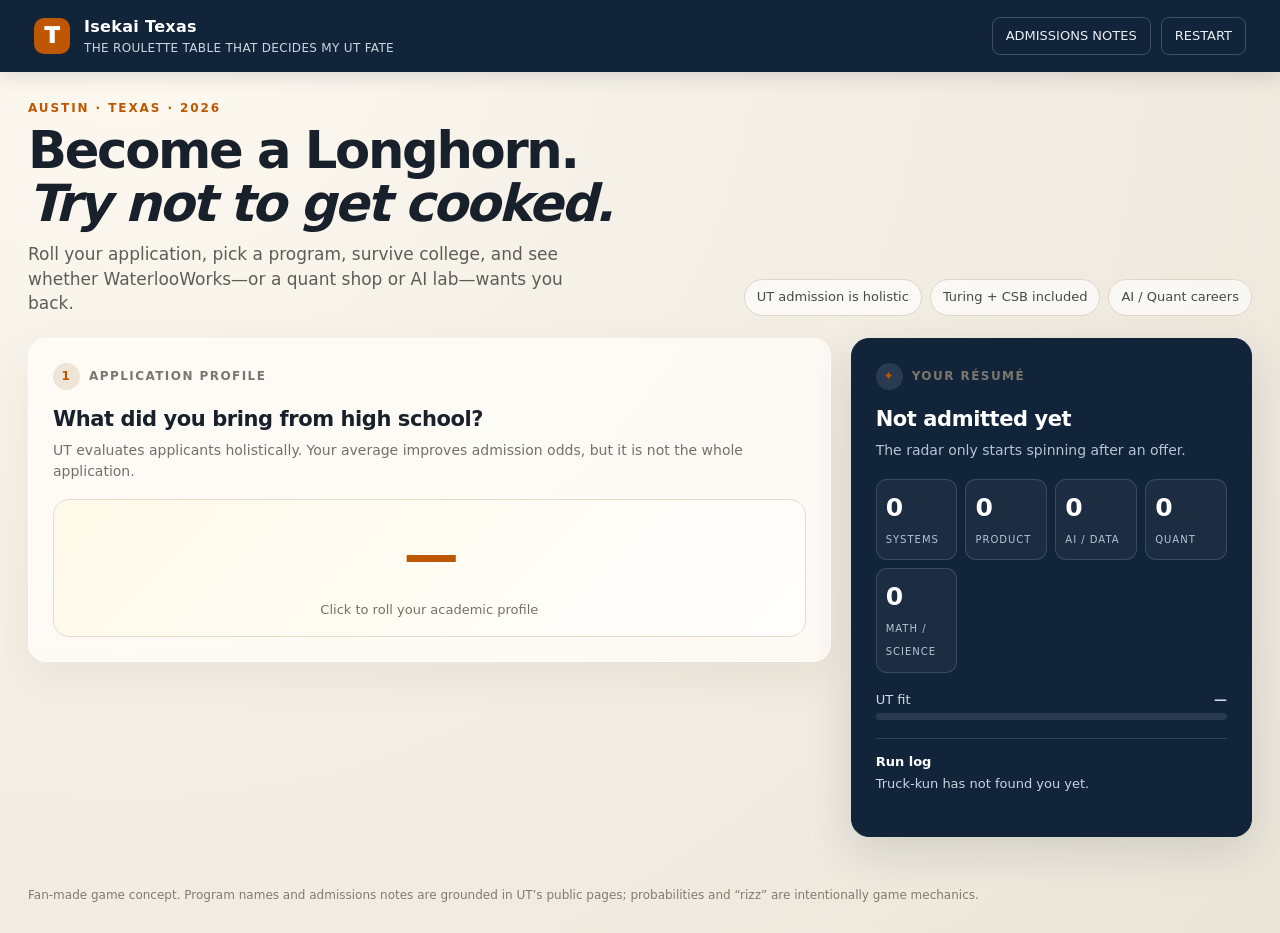
==== index.html @ d57b4459 "Add UT LARP playable game" ====
<!doctype html>
<html lang="en">
<head>
  <meta charset="utf-8" />
  <meta name="viewport" content="width=device-width, initial-scale=1" />
  <meta name="theme-color" content="#bf5700" />
  <meta name="description" content="Isekai Texas: a UT Austin admissions and career roulette game." />
  <link rel="icon" type="image/svg+xml" href="data:image/svg+xml,%3Csvg xmlns='http://www.w3.org/2000/svg' viewBox='0 0 64 64'%3E%3Crect width='64' height='64' rx='14' fill='%23bf5700'/%3E%3Cpath d='M15 15h34v10H39v24H25V25H15z' fill='white'/%3E%3C/svg%3E" />
  <title>Isekai Texas · The Roulette Table That Decides My UT Fate</title>
  <style>
    :root{--burnt:#bf5700;--burnt2:#e87500;--navy:#12243a;--ink:#18202b;--paper:#f6f1e8;--muted:#766f66;--line:#ded5c8;--green:#167a63;--red:#b33b32;--gold:#e8ad32}
    *{box-sizing:border-box} body{margin:0;background:radial-gradient(circle at 10% 0%,#fffaf1 0,#f6f1e8 34%,#ebe5d9 100%);color:var(--ink);font:16px/1.45 ui-sans-serif,system-ui,-apple-system,BlinkMacSystemFont,"Segoe UI",sans-serif} button{font:inherit;cursor:pointer} .app{min-height:100vh}.topbar{height:72px;background:var(--navy);color:white;display:flex;align-items:center;justify-content:space-between;padding:0 34px;box-shadow:0 5px 18px #12243a22}.brand{display:flex;align-items:center;gap:14px;font-weight:850;letter-spacing:.02em}.brand-mark{width:36px;height:36px;border-radius:10px;background:var(--burnt);display:grid;place-items:center;font-weight:950;font-size:22px}.brand small{display:block;color:#cdd5df;font-weight:500;font-size:12px;margin-top:2px}.top-actions{display:flex;gap:10px}.ghost{background:transparent;color:#e9eef4;border:1px solid #ffffff33;border-radius:8px;padding:9px 13px;font-size:13px}.shell{max-width:1360px;margin:0 auto;padding:28px 28px 50px}.hero{display:flex;justify-content:space-between;align-items:end;gap:24px;margin-bottom:22px}.eyebrow{font-size:12px;letter-spacing:.16em;text-transform:uppercase;color:var(--burnt);font-weight:850}.hero h1{font-size:clamp(30px,4vw,54px);line-height:1.03;margin:7px 0 0;max-width:760px;letter-spacing:-.045em}.hero p{max-width:560px;color:#5f5b56;margin:12px 0 0;font-size:17px}.chips{display:flex;gap:8px;flex-wrap:wrap;justify-content:flex-end}.chip{border:1px solid var(--line);background:#ffffffaa;border-radius:999px;padding:8px 12px;color:#4c4742;font-size:13px}.grid{display:grid;grid-template-columns:minmax(0,1.6fr) minmax(300px,.8fr);gap:20px;align-items:start}.panel{background:#fffdf9d9;border:1px solid #ffffff;border-radius:18px;box-shadow:0 15px 45px #39271110;padding:24px}.panel.dark{background:var(--navy);color:#fff;border-color:var(--navy);box-shadow:0 15px 45px #12243a22}.panel h2{font-size:21px;margin:0 0 6px;letter-spacing:-.02em}.panel .sub{color:var(--muted);margin:0 0 18px;font-size:14px}.dark .sub{color:#b7c4d2}.step{display:flex;align-items:center;gap:9px;color:#7d766d;font-size:12px;text-transform:uppercase;letter-spacing:.12em;font-weight:800;margin-bottom:14px}.step span{width:27px;height:27px;border-radius:50%;display:grid;place-items:center;background:#eee5d8;color:var(--burnt)}.dark .step span{background:#293b52}.roll{width:100%;min-height:138px;border:1px solid #e8dbc8;border-radius:16px;background:linear-gradient(135deg,#fff9e9,#fff);display:flex;flex-direction:column;align-items:center;justify-content:center;gap:5px;color:var(--ink);transition:.2s}.roll:hover{transform:translateY(-2px);box-shadow:0 10px 28px #bf570022}.roll .big{font-size:55px;font-weight:900;letter-spacing:-.07em;color:var(--burnt)}.roll .hint{font-size:13px;color:var(--muted)}.actions{display:flex;gap:10px;margin-top:16px}.primary,.secondary{border-radius:10px;padding:12px 16px;font-weight:800;border:1px solid transparent}.primary{background:var(--burnt);color:white;box-shadow:0 6px 16px #bf570033}.primary:hover{background:#a84c00}.secondary{background:#fffaf2;border-color:var(--line);color:var(--ink)}.choices{display:grid;grid-template-columns:repeat(2,minmax(0,1fr));gap:11px;margin-top:14px}.choice{padding:15px;border:1px solid var(--line);border-radius:13px;background:#fff;display:flex;align-items:center;justify-content:space-between;text-align:left;gap:10px}.choice:hover{border-color:var(--burnt);box-shadow:0 7px 18px #bf570018}.choice strong{display:block}.choice small{display:block;color:var(--muted);margin-top:4px}.choice .score{font-weight:900;color:var(--burnt);white-space:nowrap}.statgrid{display:grid;grid-template-columns:repeat(4,1fr);gap:8px;margin-top:16px}.stat{border:1px solid #ffffff22;border-radius:11px;padding:10px 9px;background:#ffffff0b}.stat b{font-size:25px;display:block;color:#fff}.stat span{font-size:10px;text-transform:uppercase;letter-spacing:.1em;color:#b7c4d2}.fit{margin-top:18px}.fitline{display:flex;justify-content:space-between;font-size:13px;margin:9px 0 4px;color:#d4dce4}.bar{height:7px;background:#ffffff1a;border-radius:99px;overflow:hidden}.bar i{display:block;height:100%;background:linear-gradient(90deg,var(--burnt2),#ffd166);border-radius:inherit}.log{margin-top:18px;border-top:1px solid #ffffff22;padding-top:14px;color:#cad4df;font-size:13px;min-height:74px}.log strong{color:#fff;display:block;margin-bottom:3px}.table{width:100%;border-collapse:collapse;font-size:13px}.table th{text-align:left;color:#8b8278;font-weight:750;font-size:11px;letter-spacing:.08em;text-transform:uppercase;padding:9px 6px;border-bottom:1px solid var(--line)}.table td{padding:11px 6px;border-bottom:1px solid #eee6da}.table td:last-child{text-align:right;font-weight:900;color:var(--burnt)}.callout{border-left:4px solid var(--burnt);padding:12px 14px;background:#fff6e7;border-radius:0 10px 10px 0;margin-top:16px;font-size:14px}.links{display:flex;gap:10px;flex-wrap:wrap;margin-top:16px}.links a{color:var(--burnt);font-weight:750;text-decoration:none}.links a:hover{text-decoration:underline}.hidden{display:none!important}.notice{padding:11px 13px;border-radius:10px;background:#eef6f3;color:#145d4e;font-size:14px;margin-top:14px}.warning{background:#fff2e9;color:#9c3b24}.footer{max-width:1360px;margin:0 auto;padding:0 28px 28px;color:#837a70;font-size:12px}.result{padding:19px;border-radius:14px;background:#fff7e8;border:1px solid #f1d49a;margin-top:15px}.result h3{margin:0 0 4px}.result p{margin:0;color:#665e55}.source-note{font-size:12px;color:#857b70;margin-top:14px}.source-note a{color:var(--burnt)}
    @media(max-width:900px){.grid{grid-template-columns:1fr}.hero{display:block}.chips{justify-content:flex-start;margin-top:16px}.topbar{padding:0 18px}.shell{padding:20px 16px 35px}.footer{padding:0 16px 22px}}
    @media(max-width:560px){.choices{grid-template-columns:1fr}.statgrid{grid-template-columns:repeat(2,1fr)}.top-actions{display:none}.hero h1{font-size:37px}}
  </style>
</head>
<body>
  <div class="app">
    <header class="topbar"><div class="brand"><div class="brand-mark">T</div><div>Isekai Texas<small>THE ROULETTE TABLE THAT DECIDES MY UT FATE</small></div></div><div class="top-actions"><button class="ghost" id="researchBtn">ADMISSIONS NOTES</button><button class="ghost" id="restartBtn">RESTART</button></div></header>
    <main class="shell">
      <section class="hero"><div><div class="eyebrow">Austin · Texas · 2026</div><h1>Become a Longhorn.<br><em>Try not to get cooked.</em></h1><p>Roll your application, pick a program, survive college, and see whether WaterlooWorks—or a quant shop or AI lab—wants you back.</p></div><div class="chips"><div class="chip">UT admission is holistic</div><div class="chip">Turing + CSB included</div><div class="chip">AI / Quant careers</div></div></section>
      <div class="grid">
        <section class="panel" id="playPanel"></section>
        <aside class="panel dark"><div class="step"><span>✦</span> Your résumé</div><h2 id="programName">Not admitted yet</h2><p class="sub" id="programDetail">The radar only starts spinning after an offer.</p><div class="statgrid" id="stats"></div><div class="fit"><div class="fitline"><span>UT fit</span><b id="fitScore">—</b></div><div class="bar"><i id="fitBar" style="width:0%"></i></div></div><div class="log" id="log"><strong>Run log</strong>Truck-kun has not found you yet.</div></aside>
      </div>
      <section class="panel hidden" id="researchPanel" style="margin-top:20px"><h2>How UT admission works in this version</h2><p class="sub">The prototype models the official structure, while keeping the roulette-game abstraction.</p><div class="choices" id="researchCards"></div><div class="source-note">Sources: <a href="https://admissions.utexas.edu/apply/honors/" target="_blank" rel="noreferrer">UT Honors admissions</a> · <a href="https://www.cs.utexas.edu/turing-scholars-honors-program" target="_blank" rel="noreferrer">Turing Scholars</a> · <a href="https://csb.utexas.edu/admissions" target="_blank" rel="noreferrer">Texas CSB admissions</a> · <a href="https://admissions.utexas.edu/apply/freshman/" target="_blank" rel="noreferrer">UT freshman application</a></div></section>
    </main><footer class="footer">Fan-made game concept. Program names and admissions notes are grounded in UT’s public pages; probabilities and “rizz” are intentionally game mechanics.</footer>
  </div>
  <script>
  const A=['Systems','Product','AI / Data','Quant','Math / Science'];
  const programs=[
    {id:'cs',name:'Computer Science',tag:'Natural Sciences',median:96,stats:[34,28,34,25,35],detail:'Entry-level CS; broad systems and AI runway.'},
    {id:'turing',name:'Turing Scholars',tag:'CS Honors',median:99,stats:[39,25,46,34,49],detail:'Separate honors application layered onto UT/CS; research-heavy.'},
    {id:'csb',name:'Texas CSB',tag:'CS + Canfield Business Honors',median:98,stats:[37,43,38,30,35],detail:'Integrated honors CS + business degree; separate honors review.'},
    {id:'ece',name:'Electrical & Computer Engineering',tag:'Cockrell',median:95,stats:[35,23,31,27,38],detail:'Hardware, systems, ML infrastructure, and quantitative options.'},
    {id:'math',name:'Mathematics',tag:'Natural Sciences',median:94,stats:[22,18,34,38,48],detail:'The cleanest route to probability, optimization, and theory.'},
    {id:'stats',name:'Statistics & Data Science',tag:'Natural Sciences',median:95,stats:[24,20,46,39,44],detail:'Data, inference, and modeling; strong AI/quant overlap.'},
    {id:'business',name:'Canfield Business Honors',tag:'McCombs',median:96,stats:[18,46,22,44,28],detail:'Selective business honors route with a finance/strategy tilt.'},
    {id:'eng',name:'Computational Engineering',tag:'Cockrell',median:94,stats:[31,21,40,32,39],detail:'Scientific computing and simulation with an AI/data tilt.'}
  ];
  const majors=[
    {name:'Machine Learning & AI',delta:[5,0,15,4,8],weight:16},
    {name:'Statistics / Inference',delta:[0,0,11,13,10],weight:16},
    {name:'Algorithms & Theory',delta:[9,0,7,12,14],weight:15},
    {name:'Financial Mathematics',delta:[0,3,3,18,8],weight:12},
    {name:'Computational Science',delta:[7,0,12,7,12],weight:14},
    {name:'Product / Entrepreneurship',delta:[1,14,3,2,2],weight:12},
    {name:'Plain CS plan',delta:[3,4,7,5,5],weight:15}
  ];
  let state={stage:'start',hs:null,program:null,stats:[0,0,0,0,0],average:0,term:0,coops:0,interviews:0,offers:[],log:[]};
  const $=id=>document.getElementById(id); const clamp=(x,a,b)=>Math.max(a,Math.min(b,x)); const roll=(a,b)=>Math.floor(Math.random()*(b-a+1))+a;
  function addLog(title,text){state.log.unshift({title,text});state.log=state.log.slice(0,5)}
  function statHtml(){return A.map((x,i)=>`<div class="stat"><b>${Math.round(state.stats[i])}</b><span>${x}</span></div>`).join('')}
  function fit(){return Math.round(state.stats.reduce((a,b)=>a+b,0)/5)}
  function renderSide(){ $('stats').innerHTML=statHtml(); $('fitScore').textContent=state.program?fit()+' / 50':'—'; $('fitBar').style.width=(state.program?clamp(fit()*2,0,100):0)+'%'; $('programName').textContent=state.program?state.program.name:'Not admitted yet'; $('programDetail').textContent=state.program?state.program.detail:'The radar only starts spinning after an offer.'; $('log').innerHTML='<strong>Run log</strong>'+(state.log[0]?`<b>${state.log[0].title}</b><br>${state.log[0].text}`:'Truck-kun has not found you yet.')}
  function setPlay(html){$('playPanel').innerHTML=html;renderSide()}
  function start(){state={stage:'hs',hs:null,program:null,stats:[0,0,0,0,0],average:0,term:0,coops:0,interviews:0,offers:[],log:[]};renderHs()}
  function renderHs(){state.stage='hs';setPlay(`<div class="step"><span>1</span> Application profile</div><h2>What did you bring from high school?</h2><p class="sub">UT evaluates applicants holistically. Your average improves admission odds, but it is not the whole application.</p><button class="roll" id="hsRoll"><div class="big">${state.hs??'—'}</div><div class="hint">${state.hs?'Your high-school average':'Click to roll your academic profile'}</div></button>${state.hs?`<div class="notice">${state.hs>=98?'Academic weapon energy.':state.hs>=93?'Competitive, but the honors programs still want evidence.':'The longhorn is asking for a comeback arc.'}</div><div class="actions"><button class="primary" id="toApps">VIEW PROGRAMS</button></div>`:''}`);$('hsRoll').onclick=()=>{state.hs=roll(88,100);addLog('High-school profile',`Rolled ${state.hs}%.`);renderHs()}; if($('toApps'))$('toApps').onclick=renderApps}
  function admitProb(p){return clamp(1/(1+Math.exp(-(state.hs-p.median)/2.2)),.03,.97)}
  function renderApps(){state.stage='apps';setPlay(`<div class="step"><span>2</span> UT application</div><h2>Choose up to three program reviews</h2><p class="sub">Regular UT admission, honors review, and program fit are separate pieces of the game. You can submit three applications.</p><div class="choices">${programs.map(p=>`<button class="choice" data-id="${p.id}"><span><strong>${p.name}</strong><small>${p.tag} · ${p.detail}</small></span><span class="score">${Math.round(admitProb(p)*100)}%</span></button>`).join('')}</div><div class="actions"><button class="primary" id="submitApps" disabled>SUBMIT APPLICATIONS</button></div>`);let chosen=[];document.querySelectorAll('.choice').forEach(b=>b.onclick=()=>{let id=b.dataset.id;if(chosen.includes(id)){chosen=chosen.filter(x=>x!==id);b.style.borderColor='';}else if(chosen.length<3){chosen.push(id);b.style.borderColor='var(--burnt)';} $('submitApps').disabled=!chosen.length;$('submitApps').textContent=chosen.length?`ROLL ADMISSIONS · ${chosen.length}/3`:'SUBMIT APPLICATIONS'});$('submitApps').onclick=()=>resolveApps(chosen)}
  function resolveApps(ids){state.stage='admission';let offers=ids.map(id=>{let p=programs.find(x=>x.id===id),ok=Math.random()<admitProb(p);return {p,ok}});let accepted=offers.filter(x=>x.ok);if(!accepted.length){addLog('Admissions',`No offer this cycle at ${state.hs}%. The game is over—but the next run can target a different mix.`);setPlay(`<div class="step"><span>!</span> Admission result</div><h2>No offer this run</h2><p class="sub">The prototype uses randomness around academic fit, especially for Turing and CSB.</p><div class="result"><h3>Try again with a stronger application mix.</h3><p>Honors review is holistic; a denial from Turing or CSB does not imply denial from regular UT/CS review.</p></div><div class="actions"><button class="primary" id="again">NEW RUN</button></div>`);$('again').onclick=start;return} let pick=accepted.sort((a,b)=>b.p.stats[3]-a.p.stats[3])[0].p;state.program=pick;state.stats=[...pick.stats];addLog('Admission offer',`Accepted ${pick.name}.`);if(pick.id==='turing')state.stats[2]+=5; if(pick.id==='csb'){state.stats[1]+=5;state.stats[0]+=3} renderSequence()}
  function renderSequence(){state.stage='sequence';setPlay(`<div class="step"><span>3</span> First-year plan</div><h2>${state.program.name}: choose your edge</h2><p class="sub">Your first-year choices shape the stats recruiters see later.</p><div class="choices"><button class="choice" id="research"><span><strong>Join a research lab / FRI</strong><small>AI/Data +6 · Math/Science +4 · Systems +3</small></span><span class="score">AI</span></button><button class="choice" id="quantClub"><span><strong>Join quant + algorithms clubs</strong><small>Quant +7 · Systems +4 · Math/Science +3</small></span><span class="score">QUANT</span></button><button class="choice" id="hack"><span><strong>Ship a serious technical project</strong><small>AI/Data +5 · Systems +5 · Product +2</small></span><span class="score">BUILD</span></button><button class="choice" id="grades"><span><strong>Protect the transcript</strong><small>Average +5 · Math/Science +5 · all interview odds improve</small></span><span class="score">GPA</span></button></div>`);[['research',[3,0,6,0,4],'Research lab'],['quantClub',[4,0,0,7,3],'Quant club'],['hack',[5,2,5,0,0],'Technical project'],['grades',[0,0,0,0,5],'Protected transcript']].forEach(([id,d,n])=>$(id).onclick=()=>{state.stats=state.stats.map((v,i)=>v+d[i]);state.average=roll(82,100);addLog(n,`Your profile now favors ${state.stats[3]>=state.stats[2]?'quant':'AI/data'} recruiting.`);renderMajor()})}
  function renderMajor(){if(!['math','stats','cs','turing','csb','eng'].includes(state.program.id)){return renderRecruit()} state.stage='major';setPlay(`<div class="step"><span>4</span> Concentration roulette</div><h2>Declare a focus</h2><p class="sub">This is the UT game’s major/concentration layer. You can aim for AI or quant, but the wheel still decides what lands.</p><div class="choices">${majors.map((m,i)=>`<button class="choice major" data-i="${i}"><span><strong>${m.name}</strong><small>Weight ${m.weight} · +${m.delta[2]} AI · +${m.delta[3]} Quant</small></span><span class="score">${m.delta[3]||m.delta[2]}</span></button>`).join('')}</div>`);document.querySelectorAll('.major').forEach(b=>b.onclick=()=>{let m=majors[+b.dataset.i];state.stats=state.stats.map((v,i)=>v+m.delta[i]);addLog('Focus declared',m.name);renderRecruit()})}
  function renderRecruit(){state.stage='recruit';let ai=state.stats[2],q=state.stats[3];let employers=[{n:'OpenAI · ML Systems',fit:ai+state.stats[0]*.5},{n:'Anthropic · ML Systems',fit:ai+state.stats[0]*.5},{n:'Google DeepMind · Research Engineer',fit:ai+state.stats[4]*.3},{n:'Jane Street · SWE',fit:q+state.stats[0]*.4},{n:'Citadel Securities · Quant Dev',fit:q+state.stats[0]*.4},{n:'HRT · Algorithm Developer',fit:q+state.stats[0]*.4}].sort((a,b)=>b.fit-a.fit);setPlay(`<div class="step"><span>5</span> WaterlooWorks / career roll</div><h2>Recruiting season</h2><p class="sub">Employer weights use role fit, grades, prior co-ops, leadership, and interview difficulty. This is where a strong profile turns into a target interview.</p><div class="choices">${employers.map(e=>`<button class="choice employer" data-name="${e.n}" data-fit="${e.fit}"><span><strong>${e.n}</strong><small>Estimated role-fit score · ${e.fit.toFixed(1)}</small></span><span class="score">INTERVIEW</span></button>`).join('')}</div><div class="actions"><button class="secondary" id="details">SHOW FORMULA</button></div><div class="callout hidden" id="formula">Offer chance rises with role fit, +3 per completed co-op, +1.5 per leadership rank, +0.2 per GPA point above 70, and falls with integrity incidents. Aim for 3+ interviews and keep both AI/Data and Systems—or Quant and Systems—high.</div>`);document.querySelectorAll('.employer').forEach(b=>b.onclick=()=>{let f=+b.dataset.fit;let chance=clamp(.04+(f-25)*.012+(state.average-80)*.004, .03,.82);let ok=Math.random()<chance;state.offers.push({name:b.dataset.name,ok});addLog(b.dataset.name,ok?`Offer! Approximate chance ${(chance*100).toFixed(0)}%.`:`No offer. Approximate chance ${(chance*100).toFixed(0)}%.`);b.disabled=true;b.querySelector('.score').textContent=ok?'OFFER':'NO OFFER';b.style.borderColor=ok?'var(--green)':'var(--red)';});$('details').onclick=()=>$('formula').classList.toggle('hidden')}
  /* Waterloo-inspired game loop: wheels, terms, events, co-ops, interviews, offers. */
  function weighted(items){let total=items.reduce((s,x)=>s+x.weight,0),r=Math.random()*total;for(const x of items){r-=x.weight;if(r<=0)return x}return items[items.length-1]}
  function addStats(d){state.stats=state.stats.map((v,i)=>v+(d[i]||0))}
  function resetRun(){state={stage:'hs',hs:null,program:null,stats:[0,0,0,0,0],average:0,term:0,coops:0,interviews:0,offers:[],log:[],integrity:2,savings:0,placement:null,leadership:0,clubAttempts:0,clubTarget:null};renderHs()}
  function renderSequence(){state.stage='sequence';setPlay(`<div class="step"><span>3</span> First-year plan</div><h2>${state.program.name}: pick your first edge</h2><p class="sub">Choose a direction. The résumé impact is revealed only after you commit.</p><div class="choices"><button class="choice path" data-path="research"><span><strong>Research / FRI route</strong><small>Join a lab, learn experimental work, and find a technical mentor.</small></span><span class="score">CHOOSE</span></button><button class="choice path" data-path="quant"><span><strong>Quant + algorithms route</strong><small>Spend the year on probability, algorithms, and contest-style problem solving.</small></span><span class="score">CHOOSE</span></button><button class="choice path" data-path="build"><span><strong>Ship a serious technical project</strong><small>Build something users can run, measure, and put in a portfolio.</small></span><span class="score">CHOOSE</span></button><button class="choice path" data-path="gpa"><span><strong>Protect the transcript</strong><small>Prioritize coursework, office hours, and a stable academic rhythm.</small></span><span class="score">CHOOSE</span></button></div>`);let ds={research:[3,0,6,0,4],quant:[4,0,0,7,3],build:[5,2,5,0,0],gpa:[0,0,0,0,5]};document.querySelectorAll('.path').forEach(b=>b.onclick=()=>{let path=b.dataset.path;addStats(ds[path]);state.average=roll(84,99);addLog('First-year direction',b.querySelector('strong').textContent);renderClubs(path)})}
  function renderClubs(path){state.stage='clubs';let clubs=[{id:'convergent',n:'Texas Convergent',d:'Product engineering, startup teams, and shipping under pressure.',s:[4,3,3,0,1],base:.68},{id:'fri',n:'Freshman Research Initiative (FRI)',d:'Structured research with a real lab and faculty mentorship.',s:[2,0,6,0,4],base:.52},{id:'rocketry',n:'Longhorn Rocketry',d:'Hardware, controls, simulation, and systems integration.',s:[6,5,2,0,1],base:.62},{id:'blazers',n:'Texas Blazers',d:'Leadership, service, and a broad campus network.',s:[1,4,1,0,4],base:.58},{id:'ieee',n:'IEEE at UT',d:'Technical talks, embedded systems, and engineering peers.',s:[4,4,3,1,2],base:.76},{id:'qfin',n:'Quantitative Finance Club',d:'Markets, probability, and interview preparation.',s:[2,0,1,6,2],base:.45}];setPlay(`<div class="step"><span>4</span> UT organizations</div><h2>Apply to one club</h2><p class="sub">Student organizations have recruiting, capacity, and selection. You may make two applications, but acceptance is not guaranteed.</p><div class="choices">${clubs.map(c=>`<button class="choice club" data-id="${c.id}"><span><strong>${c.n}</strong><small>${c.d}</small></span><span class="score">APPLY</span></button>`).join('')}</div><div class="callout">Applications used: ${state.clubAttempts}/2. The outcome and résumé impact stay hidden until after you choose how to apply.</div>`);document.querySelectorAll('.club').forEach(b=>b.onclick=()=>{let c=clubs.find(x=>x.id===b.dataset.id);state.clubTarget=c;renderClubPrep(c,path)})}
  function renderClubPrep(c,path){state.stage='club-application';setPlay(`<div class="step"><span>4</span> ${c.n} application</div><h2>How do you make your case?</h2><p class="sub">Choose one application strategy. It changes your odds, but the exact selection bar is unknown.</p><div class="choices"><button class="choice prep" data-prep="portfolio"><span><strong>Submit a technical portfolio</strong><small>Lead with something you built.</small></span><span class="score">CHOOSE</span></button><button class="choice prep" data-prep="people"><span><strong>Attend info sessions and meet members</strong><small>Learn what the organization actually needs.</small></span><span class="score">CHOOSE</span></button><button class="choice prep" data-prep="commit"><span><strong>Write a focused commitment plan</strong><small>Explain how you will contribute during the semester.</small></span><span class="score">CHOOSE</span></button></div><div class="actions"><button class="secondary" id="backClubs">BACK TO CLUBS</button></div>`);$('backClubs').onclick=()=>renderClubs(path);document.querySelectorAll('.prep').forEach(b=>b.onclick=()=>{let prep=b.dataset.prep,bonus={portfolio:.12,people:.08,commit:.05}[prep],ok=Math.random()<(c.base+bonus+state.stats[0]*.006+state.stats[4]*.004);state.clubAttempts++;addLog(`${c.n} application`,ok?'Accepted.':'Not selected this cycle.');if(ok){addStats(c.s);setPlay(`<div class="step"><span>✓</span> Selected</div><h2>${c.n}</h2><p class="sub">You made it through a competitive campus selection process.</p><div class="result"><h3>Impact revealed</h3><p>${c.d} Your club contribution is now part of the résumé.</p></div><div class="actions"><button class="primary" id="clubContinue">CONTINUE</button></div>`);$('clubContinue').onclick=renderScholarship}else if(state.clubAttempts<2){setPlay(`<div class="step"><span>×</span> Application result</div><h2>Not selected this cycle</h2><p class="sub">The club had limited capacity. You still have one more application attempt.</p><div class="actions"><button class="primary" id="tryAnother">APPLY ELSEWHERE</button><button class="secondary" id="skipClub">CONTINUE WITHOUT A CLUB</button></div>`);$('tryAnother').onclick=()=>renderClubs(path);$('skipClub').onclick=renderScholarship}else{setPlay(`<div class="step"><span>×</span> Application result</div><h2>No club offer this run</h2><p class="sub">You can still build your profile through classes, projects, events, and co-ops.</p><div class="actions"><button class="primary" id="continueNoClub">CONTINUE</button></div>`);$('continueNoClub').onclick=renderScholarship}})}
  function renderApps(){state.stage='apps';setPlay(`<div class="step"><span>2</span> UT application</div><h2>Choose up to three program reviews</h2><p class="sub">Regular UT admission, honors review, and program fit are separate pieces of the game. The odds stay hidden until you submit.</p><div class="choices">${programs.map(p=>`<button class="choice" data-id="${p.id}"><span><strong>${p.name}</strong><small>${p.tag} · ${p.detail}</small></span><span class="score">SELECT</span></button>`).join('')}</div><div class="actions"><button class="primary" id="submitApps" disabled>SUBMIT APPLICATIONS</button></div>`);let chosen=[];document.querySelectorAll('.choice').forEach(b=>b.onclick=()=>{let id=b.dataset.id;if(chosen.includes(id)){chosen=chosen.filter(x=>x!==id);b.style.borderColor='';}else if(chosen.length<3){chosen.push(id);b.style.borderColor='var(--burnt)';} $('submitApps').disabled=!chosen.length;$('submitApps').textContent=chosen.length?`ROLL ADMISSIONS · ${chosen.length}/3`:'SUBMIT APPLICATIONS'});$('submitApps').onclick=()=>resolveApps(chosen)}
  function renderScholarship(){state.stage='scholarship';setPlay(`<div class="step"><span>4</span> Admission extras</div><h2>Roll the scholarship wheel</h2><p class="sub">Scholarships add money and a small résumé boost. The big awards are rare.</p><button class="roll" id="scholarshipRoll"><div class="big">?</div><div class="hint">Spin for No award, Texas Excellence, or Forty Acres</div></button>`);$('scholarshipRoll').onclick=()=>{let s=weighted([{name:'No scholarship',money:0,buff:0,weight:56},{name:'Texas Excellence award',money:5000,buff:1,weight:22},{name:'Department award',money:12000,buff:2,weight:10},{name:'Forty Acres finalist',money:40000,buff:5,weight:2}]).name;let d={ 'No scholarship':[0,0], 'Texas Excellence award':[5000,1], 'Department award':[12000,2], 'Forty Acres finalist':[40000,5]}[s];state.savings+=d[0];addStats([d[1],d[1],d[1],d[1],d[1]]);addLog('Scholarship',`${s} · $${d[0].toLocaleString()} added.`);renderSemester()}}
  function renderSemester(){if(state.term>=6)return renderRecruit();let label=['1A','1B','C1','2A','C2','2B'][state.term];let coop=label[0]==='C';state.stage=coop?'coop':'study';setPlay(`<div class="step"><span>5</span> ${label} · ${coop?'co-op term':'study term'}</div><h2>${coop?'Find a co-op':'Roll your term average'}</h2><p class="sub">Your choices and luck update the résumé before the next recruiting checkpoint.</p><button class="roll" id="termRoll"><div class="big">—</div><div class="hint">Spin the term wheel</div></button>`);$('termRoll').onclick=()=>{if(coop)renderPlacement();else{let grade=weighted([{grade:72,weight:10},{grade:82,weight:18},{grade:88,weight:25},{grade:94,weight:25},{grade:98,weight:12}]).grade;state.average=state.average?Math.round((state.average*state.term+grade)/(state.term+1)):grade;addLog(`${label} average`,`${grade}% term average.`);renderTermEvent()}}}
  function renderTermEvent(){let e=weighted([{name:'Nothing reportable',d:[0,0,0,0,0],weight:34},{name:'Won a math contest',d:[0,0,3,3,0],weight:6},{name:'Joined a research lab',d:[3,0,5,0,3],weight:8},{name:'Won a hackathon',d:[5,2,5,0,0],weight:6},{name:'LeetCode sabbatical',d:[3,0,0,3,2],weight:10},{name:'Burned out',d:[-3,-3,-3,-3,-3],weight:8},{name:'Integrity incident',d:[-4,-4,-4,-4,-4],weight:3}]);addStats(e.d);if(e.name==='Integrity incident')state.integrity--;addLog('Term event',`${e.name}.`);setPlay(`<div class="step"><span>6</span> ${['1A','1B','C1','2A','C2','2B'][state.term]} · event</div><h2>${e.name}</h2><p class="sub">${e.name==='Nothing reportable'?'You survived an ordinary term.':e.name==='Joined a research lab'?'AI/Data and Systems rise; this is the cleanest lab signal.':'Your profile changed before the next term.'}</p><div class="result"><h3>${e.d.reduce((s,x)=>s+x,0)>=0?'Momentum up':'A rough patch'}</h3><p>Stats have been updated. Integrity: ${state.integrity}/2.</p></div><div class="actions"><button class="primary" id="continueTerm">CONTINUE</button></div>`);$('continueTerm').onclick=()=>{state.term++;renderSemester()}}
  function renderPlacement(){let q=state.stats[3],ai=state.stats[2],pool=[{name:'OpenAI ML Systems Co-op',fit:ai+state.stats[0]*.5,axis:'AI/Data'},{name:'Jane Street Quant Dev Co-op',fit:q+state.stats[0]*.45,axis:'Quant'},{name:'Citadel Quant Research Co-op',fit:q+state.stats[0]*.45,axis:'Quant'},{name:'UT research assistantship',fit:ai+state.stats[4]*.4,axis:'AI/Data'}];setPlay(`<div class="step"><span>7</span> Co-op placement</div><h2>Where do you spend C${state.coops+1}?</h2><p class="sub">Choose a target. Your interview result and the hidden fit roll appear after you commit.</p><div class="choices">${pool.map((p,i)=>`<button class="choice placement" data-i="${i}"><span><strong>${p.name}</strong><small>${p.axis} experience and mentorship.</small></span><span class="score">CHOOSE</span></button>`).join('')}</div>`);document.querySelectorAll('.placement').forEach(b=>b.onclick=()=>{let p=pool[+b.dataset.i],chance=clamp(.10+(p.fit-25)*.018+(state.average-80)*.008+state.coops*.07,.05,.86),ok=Math.random()<chance;state.placement=p;addLog('Co-op interview',`${p.name}: ${ok?'offer':'no offer'} (${Math.round(chance*100)}% model chance).`);if(ok)renderEvaluation();else{b.querySelector('.score').textContent='NO OFFER';b.style.borderColor='var(--red)';state.term++;setTimeout(renderSemester,240)}})}
  function renderEvaluation(){let e=weighted([{name:'Outstanding',d:5,w:5},{name:'Excellent',d:4,w:14},{name:'Very Good',d:3,w:27},{name:'Good',d:1,w:35},{name:'Satisfactory',d:-2,w:14},{name:'Marginal',d:-6,w:4}]);addStats([e.d,e.d,e.d,e.d,e.d]);state.coops++;addLog('Co-op evaluation',`${e.name}. ${state.placement.name} added experience.`);setPlay(`<div class="step"><span>8</span> C${state.coops} evaluation</div><h2>${e.name}</h2><p class="sub">Relevant experience compounds: every completed co-op improves future résumé score.</p><div class="result"><h3>${state.placement.name}</h3><p>All-axis experience bonus: ${e.d > 0 ? '+'+e.d : e.d}. Completed co-ops: ${state.coops}.</p></div><div class="actions"><button class="primary" id="nextCoop">CONTINUE</button></div>`);$('nextCoop').onclick=()=>{state.term++;renderSemester()}}
  function renderRecruit(){state.stage='recruit';let ai=state.stats[2],q=state.stats[3],resume=Math.round((ai+q+state.stats[0]+state.stats[4])/4+state.coops*3+(state.average-70)*.2);let employers=[{n:'OpenAI · ML Systems',fit:ai+state.stats[0]*.5,kind:'AI'},{n:'Anthropic · ML Systems',fit:ai+state.stats[0]*.5,kind:'AI'},{n:'Google DeepMind · Research Engineer',fit:ai+state.stats[4]*.3,kind:'AI'},{n:'Jane Street · SWE',fit:q+state.stats[0]*.4,kind:'QUANT'},{n:'Citadel Securities · Quant Dev',fit:q+state.stats[0]*.4,kind:'QUANT'},{n:'HRT · Algorithm Developer',fit:q+state.stats[0]*.4,kind:'QUANT'}].sort((a,b)=>b.fit-a.fit);setPlay(`<div class="step"><span>9</span> Full recruiting</div><h2>WaterlooWorks-style interview pool</h2><p class="sub">You get up to three target rolls. The interview result is revealed after each choice.</p><div class="choices">${employers.map((e,i)=>`<button class="choice employer" data-i="${i}"><span><strong>${e.n}</strong><small>${e.kind} role · selectivity is hidden until the roll.</small></span><span class="score">INTERVIEW</span></button>`).join('')}</div><div class="callout">Keeping Systems high is the bridge: AI labs want Systems + AI/Data; quant shops want Systems + Quant.</div>`);document.querySelectorAll('.employer').forEach(b=>b.onclick=()=>{let e=employers[+b.dataset.i],chance=clamp(.03+(e.fit-25)*.013+state.coops*.055+(state.average-80)*.004+state.leadership*.02,.02,.82),ok=Math.random()<chance;state.interviews++;if(ok)state.offers.push(e);addLog(e.n,`${ok?'OFFER':'NO OFFER'} · model chance ${Math.round(chance*100)}%.`);b.querySelector('.score').textContent=ok?'OFFER':'NO OFFER';b.style.borderColor=ok?'var(--green)':'var(--red)';b.disabled=true;if(state.offers.length)renderOfferSelect();else if(state.interviews>=3)renderEnd('No top-firm offer this cycle.');})}
  function renderOfferSelect(){setPlay(`<div class="step"><span>10</span> Offer selection</div><h2>Pick your best offer</h2><p class="sub">One offer is enough to keep the run alive. Choose the path you want to carry into the next co-op.</p><div class="choices">${state.offers.map((e,i)=>`<button class="choice offer" data-i="${i}"><span><strong>${e.n}</strong><small>${e.kind} track · future role-fit growth</small></span><span class="score">ACCEPT</span></button>`).join('')}</div>`);document.querySelectorAll('.offer').forEach(b=>b.onclick=()=>{let e=state.offers[+b.dataset.i];state.placement=e;addStats([.75,.2,e.kind==='AI'?1:.2,e.kind==='QUANT'?1:.2,0]);addLog('Offer accepted',e.n);renderReturnOffer()})}
  function renderReturnOffer(){let chance=clamp(.28+state.coops*.12+state.average*.004,.25,.9);setPlay(`<div class="step"><span>11</span> Return offer</div><h2>${state.placement.n}</h2><p class="sub">Strong co-op evaluations and repeated role fit make the return roll easier.</p><button class="roll" id="returnRoll"><div class="big">?</div><div class="hint">${Math.round(chance*100)}% modeled return-offer chance</div></button>`);$('returnRoll').onclick=()=>{let ok=Math.random()<chance;addLog('Return decision',ok?'Return offer secured.':'No return offer.');renderEnd(ok?'You escaped UT with a return offer.':'You made it through the recruiting loop.')}}
  function renderEnd(message){state.stage='done';setPlay(`<div class="step"><span>✓</span> Run complete</div><h2>${message}</h2><p class="sub">Your final profile is on the right. Try again to chase a different program, event sequence, or employer.</p><div class="result"><h3>${state.offers.length?'Best result: '+state.offers.map(x=>x.n).join(', '):'The market was not kind.'}</h3><p>Average: ${Math.round(state.average||0)}% · Co-ops: ${state.coops} · Integrity: ${state.integrity}/2 · Savings: $${state.savings.toLocaleString()}</p></div><div class="actions"><button class="primary" id="againRun">NEW RUN</button></div>`);$('againRun').onclick=resetRun}
  $('restartBtn').onclick=resetRun; $('researchBtn').onclick=()=>{$('researchPanel').classList.toggle('hidden');if(!$('researchPanel').classList.contains('hidden'))$('researchCards').innerHTML=[['Turing Scholars','Separate from the UT application; official materials emphasize grades, rigor, essays, and demonstrated math/science/computing aptitude.','https://www.cs.utexas.edu/turing-scholars-honors-program'],['Texas CSB','Applicants select Unspecified Business + Computer Science Entry Level and complete the honors review; the program evaluates applicants holistically with academics, essays, resume, and leadership.','https://csb.utexas.edu/admissions'],['Regular UT freshman review','UT accepts a first- and second-choice major; the official freshman process includes the Common App and required academic/application materials.','https://admissions.utexas.edu/apply/freshman/']].map(x=>`<div class="choice"><span><strong>${x[0]}</strong><small>${x[1]}</small><a href="${x[2]}" target="_blank" rel="noreferrer">Read official details ↗</a></span></div>`).join('')};resetRun();
  </script>
</body>
</html>
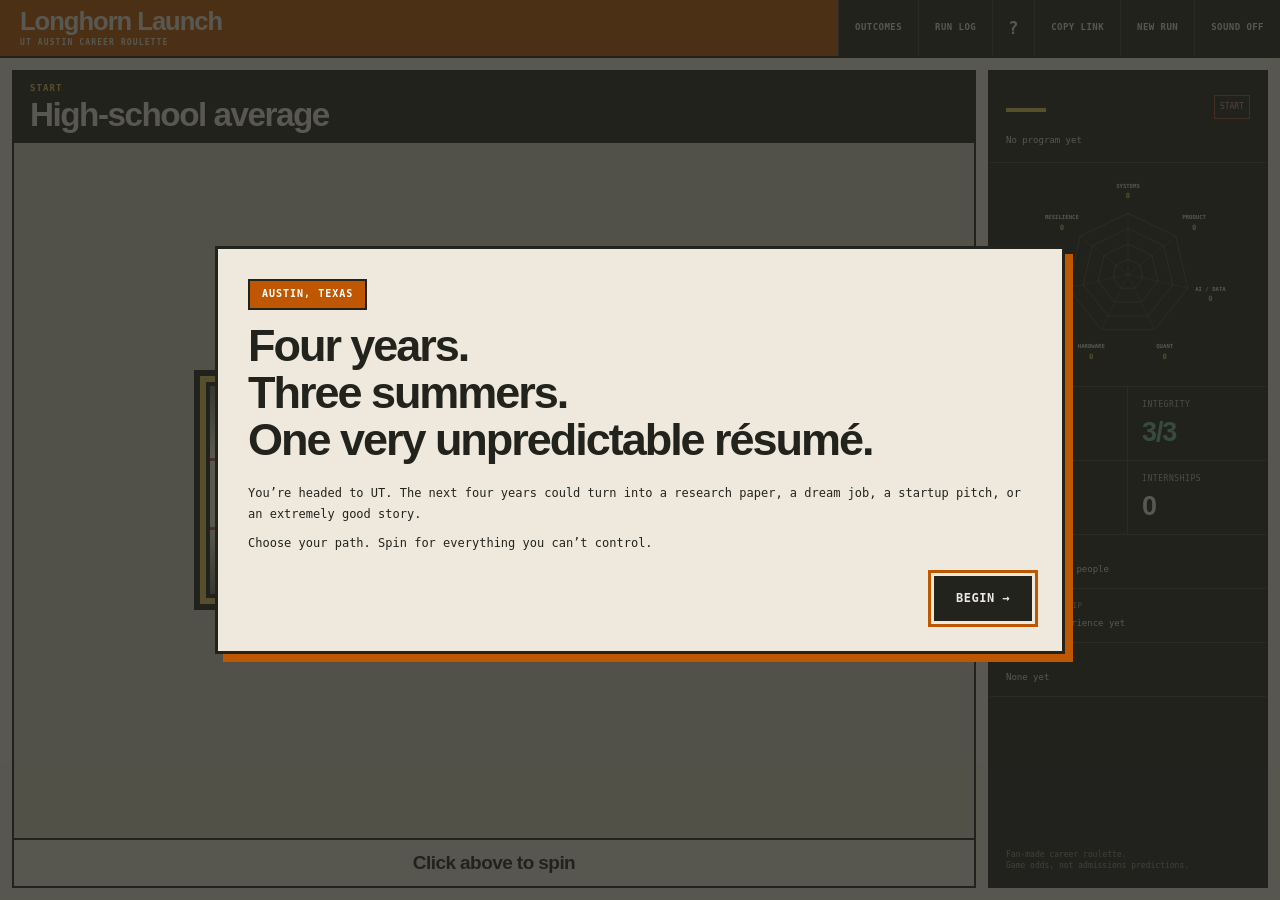
==== commit d7db3d13: "Build UT career simulation site" ====
--- a/index.html
+++ b/index.html
@@ -1,85 +1,36 @@
 <!doctype html>
 <html lang="en">
 <head>
-  <meta charset="utf-8" />
-  <meta name="viewport" content="width=device-width, initial-scale=1" />
-  <meta name="theme-color" content="#bf5700" />
-  <meta name="description" content="Isekai Texas: a UT Austin admissions and career roulette game." />
-  <link rel="icon" type="image/svg+xml" href="data:image/svg+xml,%3Csvg xmlns='http://www.w3.org/2000/svg' viewBox='0 0 64 64'%3E%3Crect width='64' height='64' rx='14' fill='%23bf5700'/%3E%3Cpath d='M15 15h34v10H39v24H25V25H15z' fill='white'/%3E%3C/svg%3E" />
-  <title>Isekai Texas · The Roulette Table That Decides My UT Fate</title>
-  <style>
-    :root{--burnt:#bf5700;--burnt2:#e87500;--navy:#12243a;--ink:#18202b;--paper:#f6f1e8;--muted:#766f66;--line:#ded5c8;--green:#167a63;--red:#b33b32;--gold:#e8ad32}
-    *{box-sizing:border-box} body{margin:0;background:radial-gradient(circle at 10% 0%,#fffaf1 0,#f6f1e8 34%,#ebe5d9 100%);color:var(--ink);font:16px/1.45 ui-sans-serif,system-ui,-apple-system,BlinkMacSystemFont,"Segoe UI",sans-serif} button{font:inherit;cursor:pointer} .app{min-height:100vh}.topbar{height:72px;background:var(--navy);color:white;display:flex;align-items:center;justify-content:space-between;padding:0 34px;box-shadow:0 5px 18px #12243a22}.brand{display:flex;align-items:center;gap:14px;font-weight:850;letter-spacing:.02em}.brand-mark{width:36px;height:36px;border-radius:10px;background:var(--burnt);display:grid;place-items:center;font-weight:950;font-size:22px}.brand small{display:block;color:#cdd5df;font-weight:500;font-size:12px;margin-top:2px}.top-actions{display:flex;gap:10px}.ghost{background:transparent;color:#e9eef4;border:1px solid #ffffff33;border-radius:8px;padding:9px 13px;font-size:13px}.shell{max-width:1360px;margin:0 auto;padding:28px 28px 50px}.hero{display:flex;justify-content:space-between;align-items:end;gap:24px;margin-bottom:22px}.eyebrow{font-size:12px;letter-spacing:.16em;text-transform:uppercase;color:var(--burnt);font-weight:850}.hero h1{font-size:clamp(30px,4vw,54px);line-height:1.03;margin:7px 0 0;max-width:760px;letter-spacing:-.045em}.hero p{max-width:560px;color:#5f5b56;margin:12px 0 0;font-size:17px}.chips{display:flex;gap:8px;flex-wrap:wrap;justify-content:flex-end}.chip{border:1px solid var(--line);background:#ffffffaa;border-radius:999px;padding:8px 12px;color:#4c4742;font-size:13px}.grid{display:grid;grid-template-columns:minmax(0,1.6fr) minmax(300px,.8fr);gap:20px;align-items:start}.panel{background:#fffdf9d9;border:1px solid #ffffff;border-radius:18px;box-shadow:0 15px 45px #39271110;padding:24px}.panel.dark{background:var(--navy);color:#fff;border-color:var(--navy);box-shadow:0 15px 45px #12243a22}.panel h2{font-size:21px;margin:0 0 6px;letter-spacing:-.02em}.panel .sub{color:var(--muted);margin:0 0 18px;font-size:14px}.dark .sub{color:#b7c4d2}.step{display:flex;align-items:center;gap:9px;color:#7d766d;font-size:12px;text-transform:uppercase;letter-spacing:.12em;font-weight:800;margin-bottom:14px}.step span{width:27px;height:27px;border-radius:50%;display:grid;place-items:center;background:#eee5d8;color:var(--burnt)}.dark .step span{background:#293b52}.roll{width:100%;min-height:138px;border:1px solid #e8dbc8;border-radius:16px;background:linear-gradient(135deg,#fff9e9,#fff);display:flex;flex-direction:column;align-items:center;justify-content:center;gap:5px;color:var(--ink);transition:.2s}.roll:hover{transform:translateY(-2px);box-shadow:0 10px 28px #bf570022}.roll .big{font-size:55px;font-weight:900;letter-spacing:-.07em;color:var(--burnt)}.roll .hint{font-size:13px;color:var(--muted)}.actions{display:flex;gap:10px;margin-top:16px}.primary,.secondary{border-radius:10px;padding:12px 16px;font-weight:800;border:1px solid transparent}.primary{background:var(--burnt);color:white;box-shadow:0 6px 16px #bf570033}.primary:hover{background:#a84c00}.secondary{background:#fffaf2;border-color:var(--line);color:var(--ink)}.choices{display:grid;grid-template-columns:repeat(2,minmax(0,1fr));gap:11px;margin-top:14px}.choice{padding:15px;border:1px solid var(--line);border-radius:13px;background:#fff;display:flex;align-items:center;justify-content:space-between;text-align:left;gap:10px}.choice:hover{border-color:var(--burnt);box-shadow:0 7px 18px #bf570018}.choice strong{display:block}.choice small{display:block;color:var(--muted);margin-top:4px}.choice .score{font-weight:900;color:var(--burnt);white-space:nowrap}.statgrid{display:grid;grid-template-columns:repeat(4,1fr);gap:8px;margin-top:16px}.stat{border:1px solid #ffffff22;border-radius:11px;padding:10px 9px;background:#ffffff0b}.stat b{font-size:25px;display:block;color:#fff}.stat span{font-size:10px;text-transform:uppercase;letter-spacing:.1em;color:#b7c4d2}.fit{margin-top:18px}.fitline{display:flex;justify-content:space-between;font-size:13px;margin:9px 0 4px;color:#d4dce4}.bar{height:7px;background:#ffffff1a;border-radius:99px;overflow:hidden}.bar i{display:block;height:100%;background:linear-gradient(90deg,var(--burnt2),#ffd166);border-radius:inherit}.log{margin-top:18px;border-top:1px solid #ffffff22;padding-top:14px;color:#cad4df;font-size:13px;min-height:74px}.log strong{color:#fff;display:block;margin-bottom:3px}.table{width:100%;border-collapse:collapse;font-size:13px}.table th{text-align:left;color:#8b8278;font-weight:750;font-size:11px;letter-spacing:.08em;text-transform:uppercase;padding:9px 6px;border-bottom:1px solid var(--line)}.table td{padding:11px 6px;border-bottom:1px solid #eee6da}.table td:last-child{text-align:right;font-weight:900;color:var(--burnt)}.callout{border-left:4px solid var(--burnt);padding:12px 14px;background:#fff6e7;border-radius:0 10px 10px 0;margin-top:16px;font-size:14px}.links{display:flex;gap:10px;flex-wrap:wrap;margin-top:16px}.links a{color:var(--burnt);font-weight:750;text-decoration:none}.links a:hover{text-decoration:underline}.hidden{display:none!important}.notice{padding:11px 13px;border-radius:10px;background:#eef6f3;color:#145d4e;font-size:14px;margin-top:14px}.warning{background:#fff2e9;color:#9c3b24}.footer{max-width:1360px;margin:0 auto;padding:0 28px 28px;color:#837a70;font-size:12px}.result{padding:19px;border-radius:14px;background:#fff7e8;border:1px solid #f1d49a;margin-top:15px}.result h3{margin:0 0 4px}.result p{margin:0;color:#665e55}.source-note{font-size:12px;color:#857b70;margin-top:14px}.source-note a{color:var(--burnt)}
-    @media(max-width:900px){.grid{grid-template-columns:1fr}.hero{display:block}.chips{justify-content:flex-start;margin-top:16px}.topbar{padding:0 18px}.shell{padding:20px 16px 35px}.footer{padding:0 16px 22px}}
-    @media(max-width:560px){.choices{grid-template-columns:1fr}.statgrid{grid-template-columns:repeat(2,1fr)}.top-actions{display:none}.hero h1{font-size:37px}}
-  </style>
+  <meta charset="utf-8">
+  <meta name="viewport" content="width=device-width, initial-scale=1, viewport-fit=cover">
+  <meta name="theme-color" content="#bf5700">
+  <meta name="description" content="Spin your way through UT Austin: admissions, eight semesters, three summers, and whatever comes next.">
+  <title>Longhorn Launch</title>
+  <link rel="stylesheet" href="styles.css">
+  <script src="company-data.js" defer></script>
+  <script src="game-engine.js" defer></script>
+  <script src="app.js" defer></script>
 </head>
 <body>
-  <div class="app">
-    <header class="topbar"><div class="brand"><div class="brand-mark">T</div><div>Isekai Texas<small>THE ROULETTE TABLE THAT DECIDES MY UT FATE</small></div></div><div class="top-actions"><button class="ghost" id="researchBtn">ADMISSIONS NOTES</button><button class="ghost" id="restartBtn">RESTART</button></div></header>
-    <main class="shell">
-      <section class="hero"><div><div class="eyebrow">Austin · Texas · 2026</div><h1>Become a Longhorn.<br><em>Try not to get cooked.</em></h1><p>Roll your application, pick a program, survive college, and see whether WaterlooWorks—or a quant shop or AI lab—wants you back.</p></div><div class="chips"><div class="chip">UT admission is holistic</div><div class="chip">Turing + CSB included</div><div class="chip">AI / Quant careers</div></div></section>
-      <div class="grid">
-        <section class="panel" id="playPanel"></section>
-        <aside class="panel dark"><div class="step"><span>✦</span> Your résumé</div><h2 id="programName">Not admitted yet</h2><p class="sub" id="programDetail">The radar only starts spinning after an offer.</p><div class="statgrid" id="stats"></div><div class="fit"><div class="fitline"><span>UT fit</span><b id="fitScore">—</b></div><div class="bar"><i id="fitBar" style="width:0%"></i></div></div><div class="log" id="log"><strong>Run log</strong>Truck-kun has not found you yet.</div></aside>
-      </div>
-      <section class="panel hidden" id="researchPanel" style="margin-top:20px"><h2>How UT admission works in this version</h2><p class="sub">The prototype models the official structure, while keeping the roulette-game abstraction.</p><div class="choices" id="researchCards"></div><div class="source-note">Sources: <a href="https://admissions.utexas.edu/apply/honors/" target="_blank" rel="noreferrer">UT Honors admissions</a> · <a href="https://www.cs.utexas.edu/turing-scholars-honors-program" target="_blank" rel="noreferrer">Turing Scholars</a> · <a href="https://csb.utexas.edu/admissions" target="_blank" rel="noreferrer">Texas CSB admissions</a> · <a href="https://admissions.utexas.edu/apply/freshman/" target="_blank" rel="noreferrer">UT freshman application</a></div></section>
-    </main><footer class="footer">Fan-made game concept. Program names and admissions notes are grounded in UT’s public pages; probabilities and “rizz” are intentionally game mechanics.</footer>
-  </div>
-  <script>
-  const A=['Systems','Product','AI / Data','Quant','Math / Science'];
-  const programs=[
-    {id:'cs',name:'Computer Science',tag:'Natural Sciences',median:96,stats:[34,28,34,25,35],detail:'Entry-level CS; broad systems and AI runway.'},
-    {id:'turing',name:'Turing Scholars',tag:'CS Honors',median:99,stats:[39,25,46,34,49],detail:'Separate honors application layered onto UT/CS; research-heavy.'},
-    {id:'csb',name:'Texas CSB',tag:'CS + Canfield Business Honors',median:98,stats:[37,43,38,30,35],detail:'Integrated honors CS + business degree; separate honors review.'},
-    {id:'ece',name:'Electrical & Computer Engineering',tag:'Cockrell',median:95,stats:[35,23,31,27,38],detail:'Hardware, systems, ML infrastructure, and quantitative options.'},
-    {id:'math',name:'Mathematics',tag:'Natural Sciences',median:94,stats:[22,18,34,38,48],detail:'The cleanest route to probability, optimization, and theory.'},
-    {id:'stats',name:'Statistics & Data Science',tag:'Natural Sciences',median:95,stats:[24,20,46,39,44],detail:'Data, inference, and modeling; strong AI/quant overlap.'},
-    {id:'business',name:'Canfield Business Honors',tag:'McCombs',median:96,stats:[18,46,22,44,28],detail:'Selective business honors route with a finance/strategy tilt.'},
-    {id:'eng',name:'Computational Engineering',tag:'Cockrell',median:94,stats:[31,21,40,32,39],detail:'Scientific computing and simulation with an AI/data tilt.'}
-  ];
-  const majors=[
-    {name:'Machine Learning & AI',delta:[5,0,15,4,8],weight:16},
-    {name:'Statistics / Inference',delta:[0,0,11,13,10],weight:16},
-    {name:'Algorithms & Theory',delta:[9,0,7,12,14],weight:15},
-    {name:'Financial Mathematics',delta:[0,3,3,18,8],weight:12},
-    {name:'Computational Science',delta:[7,0,12,7,12],weight:14},
-    {name:'Product / Entrepreneurship',delta:[1,14,3,2,2],weight:12},
-    {name:'Plain CS plan',delta:[3,4,7,5,5],weight:15}
-  ];
-  let state={stage:'start',hs:null,program:null,stats:[0,0,0,0,0],average:0,term:0,coops:0,interviews:0,offers:[],log:[]};
-  const $=id=>document.getElementById(id); const clamp=(x,a,b)=>Math.max(a,Math.min(b,x)); const roll=(a,b)=>Math.floor(Math.random()*(b-a+1))+a;
-  function addLog(title,text){state.log.unshift({title,text});state.log=state.log.slice(0,5)}
-  function statHtml(){return A.map((x,i)=>`<div class="stat"><b>${Math.round(state.stats[i])}</b><span>${x}</span></div>`).join('')}
-  function fit(){return Math.round(state.stats.reduce((a,b)=>a+b,0)/5)}
-  function renderSide(){ $('stats').innerHTML=statHtml(); $('fitScore').textContent=state.program?fit()+' / 50':'—'; $('fitBar').style.width=(state.program?clamp(fit()*2,0,100):0)+'%'; $('programName').textContent=state.program?state.program.name:'Not admitted yet'; $('programDetail').textContent=state.program?state.program.detail:'The radar only starts spinning after an offer.'; $('log').innerHTML='<strong>Run log</strong>'+(state.log[0]?`<b>${state.log[0].title}</b><br>${state.log[0].text}`:'Truck-kun has not found you yet.')}
-  function setPlay(html){$('playPanel').innerHTML=html;renderSide()}
-  function start(){state={stage:'hs',hs:null,program:null,stats:[0,0,0,0,0],average:0,term:0,coops:0,interviews:0,offers:[],log:[]};renderHs()}
-  function renderHs(){state.stage='hs';setPlay(`<div class="step"><span>1</span> Application profile</div><h2>What did you bring from high school?</h2><p class="sub">UT evaluates applicants holistically. Your average improves admission odds, but it is not the whole application.</p><button class="roll" id="hsRoll"><div class="big">${state.hs??'—'}</div><div class="hint">${state.hs?'Your high-school average':'Click to roll your academic profile'}</div></button>${state.hs?`<div class="notice">${state.hs>=98?'Academic weapon energy.':state.hs>=93?'Competitive, but the honors programs still want evidence.':'The longhorn is asking for a comeback arc.'}</div><div class="actions"><button class="primary" id="toApps">VIEW PROGRAMS</button></div>`:''}`);$('hsRoll').onclick=()=>{state.hs=roll(88,100);addLog('High-school profile',`Rolled ${state.hs}%.`);renderHs()}; if($('toApps'))$('toApps').onclick=renderApps}
-  function admitProb(p){return clamp(1/(1+Math.exp(-(state.hs-p.median)/2.2)),.03,.97)}
-  function renderApps(){state.stage='apps';setPlay(`<div class="step"><span>2</span> UT application</div><h2>Choose up to three program reviews</h2><p class="sub">Regular UT admission, honors review, and program fit are separate pieces of the game. You can submit three applications.</p><div class="choices">${programs.map(p=>`<button class="choice" data-id="${p.id}"><span><strong>${p.name}</strong><small>${p.tag} · ${p.detail}</small></span><span class="score">${Math.round(admitProb(p)*100)}%</span></button>`).join('')}</div><div class="actions"><button class="primary" id="submitApps" disabled>SUBMIT APPLICATIONS</button></div>`);let chosen=[];document.querySelectorAll('.choice').forEach(b=>b.onclick=()=>{let id=b.dataset.id;if(chosen.includes(id)){chosen=chosen.filter(x=>x!==id);b.style.borderColor='';}else if(chosen.length<3){chosen.push(id);b.style.borderColor='var(--burnt)';} $('submitApps').disabled=!chosen.length;$('submitApps').textContent=chosen.length?`ROLL ADMISSIONS · ${chosen.length}/3`:'SUBMIT APPLICATIONS'});$('submitApps').onclick=()=>resolveApps(chosen)}
-  function resolveApps(ids){state.stage='admission';let offers=ids.map(id=>{let p=programs.find(x=>x.id===id),ok=Math.random()<admitProb(p);return {p,ok}});let accepted=offers.filter(x=>x.ok);if(!accepted.length){addLog('Admissions',`No offer this cycle at ${state.hs}%. The game is over—but the next run can target a different mix.`);setPlay(`<div class="step"><span>!</span> Admission result</div><h2>No offer this run</h2><p class="sub">The prototype uses randomness around academic fit, especially for Turing and CSB.</p><div class="result"><h3>Try again with a stronger application mix.</h3><p>Honors review is holistic; a denial from Turing or CSB does not imply denial from regular UT/CS review.</p></div><div class="actions"><button class="primary" id="again">NEW RUN</button></div>`);$('again').onclick=start;return} let pick=accepted.sort((a,b)=>b.p.stats[3]-a.p.stats[3])[0].p;state.program=pick;state.stats=[...pick.stats];addLog('Admission offer',`Accepted ${pick.name}.`);if(pick.id==='turing')state.stats[2]+=5; if(pick.id==='csb'){state.stats[1]+=5;state.stats[0]+=3} renderSequence()}
-  function renderSequence(){state.stage='sequence';setPlay(`<div class="step"><span>3</span> First-year plan</div><h2>${state.program.name}: choose your edge</h2><p class="sub">Your first-year choices shape the stats recruiters see later.</p><div class="choices"><button class="choice" id="research"><span><strong>Join a research lab / FRI</strong><small>AI/Data +6 · Math/Science +4 · Systems +3</small></span><span class="score">AI</span></button><button class="choice" id="quantClub"><span><strong>Join quant + algorithms clubs</strong><small>Quant +7 · Systems +4 · Math/Science +3</small></span><span class="score">QUANT</span></button><button class="choice" id="hack"><span><strong>Ship a serious technical project</strong><small>AI/Data +5 · Systems +5 · Product +2</small></span><span class="score">BUILD</span></button><button class="choice" id="grades"><span><strong>Protect the transcript</strong><small>Average +5 · Math/Science +5 · all interview odds improve</small></span><span class="score">GPA</span></button></div>`);[['research',[3,0,6,0,4],'Research lab'],['quantClub',[4,0,0,7,3],'Quant club'],['hack',[5,2,5,0,0],'Technical project'],['grades',[0,0,0,0,5],'Protected transcript']].forEach(([id,d,n])=>$(id).onclick=()=>{state.stats=state.stats.map((v,i)=>v+d[i]);state.average=roll(82,100);addLog(n,`Your profile now favors ${state.stats[3]>=state.stats[2]?'quant':'AI/data'} recruiting.`);renderMajor()})}
-  function renderMajor(){if(!['math','stats','cs','turing','csb','eng'].includes(state.program.id)){return renderRecruit()} state.stage='major';setPlay(`<div class="step"><span>4</span> Concentration roulette</div><h2>Declare a focus</h2><p class="sub">This is the UT game’s major/concentration layer. You can aim for AI or quant, but the wheel still decides what lands.</p><div class="choices">${majors.map((m,i)=>`<button class="choice major" data-i="${i}"><span><strong>${m.name}</strong><small>Weight ${m.weight} · +${m.delta[2]} AI · +${m.delta[3]} Quant</small></span><span class="score">${m.delta[3]||m.delta[2]}</span></button>`).join('')}</div>`);document.querySelectorAll('.major').forEach(b=>b.onclick=()=>{let m=majors[+b.dataset.i];state.stats=state.stats.map((v,i)=>v+m.delta[i]);addLog('Focus declared',m.name);renderRecruit()})}
-  function renderRecruit(){state.stage='recruit';let ai=state.stats[2],q=state.stats[3];let employers=[{n:'OpenAI · ML Systems',fit:ai+state.stats[0]*.5},{n:'Anthropic · ML Systems',fit:ai+state.stats[0]*.5},{n:'Google DeepMind · Research Engineer',fit:ai+state.stats[4]*.3},{n:'Jane Street · SWE',fit:q+state.stats[0]*.4},{n:'Citadel Securities · Quant Dev',fit:q+state.stats[0]*.4},{n:'HRT · Algorithm Developer',fit:q+state.stats[0]*.4}].sort((a,b)=>b.fit-a.fit);setPlay(`<div class="step"><span>5</span> WaterlooWorks / career roll</div><h2>Recruiting season</h2><p class="sub">Employer weights use role fit, grades, prior co-ops, leadership, and interview difficulty. This is where a strong profile turns into a target interview.</p><div class="choices">${employers.map(e=>`<button class="choice employer" data-name="${e.n}" data-fit="${e.fit}"><span><strong>${e.n}</strong><small>Estimated role-fit score · ${e.fit.toFixed(1)}</small></span><span class="score">INTERVIEW</span></button>`).join('')}</div><div class="actions"><button class="secondary" id="details">SHOW FORMULA</button></div><div class="callout hidden" id="formula">Offer chance rises with role fit, +3 per completed co-op, +1.5 per leadership rank, +0.2 per GPA point above 70, and falls with integrity incidents. Aim for 3+ interviews and keep both AI/Data and Systems—or Quant and Systems—high.</div>`);document.querySelectorAll('.employer').forEach(b=>b.onclick=()=>{let f=+b.dataset.fit;let chance=clamp(.04+(f-25)*.012+(state.average-80)*.004, .03,.82);let ok=Math.random()<chance;state.offers.push({name:b.dataset.name,ok});addLog(b.dataset.name,ok?`Offer! Approximate chance ${(chance*100).toFixed(0)}%.`:`No offer. Approximate chance ${(chance*100).toFixed(0)}%.`);b.disabled=true;b.querySelector('.score').textContent=ok?'OFFER':'NO OFFER';b.style.borderColor=ok?'var(--green)':'var(--red)';});$('details').onclick=()=>$('formula').classList.toggle('hidden')}
-  /* Waterloo-inspired game loop: wheels, terms, events, co-ops, interviews, offers. */
-  function weighted(items){let total=items.reduce((s,x)=>s+x.weight,0),r=Math.random()*total;for(const x of items){r-=x.weight;if(r<=0)return x}return items[items.length-1]}
-  function addStats(d){state.stats=state.stats.map((v,i)=>v+(d[i]||0))}
-  function resetRun(){state={stage:'hs',hs:null,program:null,stats:[0,0,0,0,0],average:0,term:0,coops:0,interviews:0,offers:[],log:[],integrity:2,savings:0,placement:null,leadership:0,clubAttempts:0,clubTarget:null};renderHs()}
-  function renderSequence(){state.stage='sequence';setPlay(`<div class="step"><span>3</span> First-year plan</div><h2>${state.program.name}: pick your first edge</h2><p class="sub">Choose a direction. The résumé impact is revealed only after you commit.</p><div class="choices"><button class="choice path" data-path="research"><span><strong>Research / FRI route</strong><small>Join a lab, learn experimental work, and find a technical mentor.</small></span><span class="score">CHOOSE</span></button><button class="choice path" data-path="quant"><span><strong>Quant + algorithms route</strong><small>Spend the year on probability, algorithms, and contest-style problem solving.</small></span><span class="score">CHOOSE</span></button><button class="choice path" data-path="build"><span><strong>Ship a serious technical project</strong><small>Build something users can run, measure, and put in a portfolio.</small></span><span class="score">CHOOSE</span></button><button class="choice path" data-path="gpa"><span><strong>Protect the transcript</strong><small>Prioritize coursework, office hours, and a stable academic rhythm.</small></span><span class="score">CHOOSE</span></button></div>`);let ds={research:[3,0,6,0,4],quant:[4,0,0,7,3],build:[5,2,5,0,0],gpa:[0,0,0,0,5]};document.querySelectorAll('.path').forEach(b=>b.onclick=()=>{let path=b.dataset.path;addStats(ds[path]);state.average=roll(84,99);addLog('First-year direction',b.querySelector('strong').textContent);renderClubs(path)})}
-  function renderClubs(path){state.stage='clubs';let clubs=[{id:'convergent',n:'Texas Convergent',d:'Product engineering, startup teams, and shipping under pressure.',s:[4,3,3,0,1],base:.68},{id:'fri',n:'Freshman Research Initiative (FRI)',d:'Structured research with a real lab and faculty mentorship.',s:[2,0,6,0,4],base:.52},{id:'rocketry',n:'Longhorn Rocketry',d:'Hardware, controls, simulation, and systems integration.',s:[6,5,2,0,1],base:.62},{id:'blazers',n:'Texas Blazers',d:'Leadership, service, and a broad campus network.',s:[1,4,1,0,4],base:.58},{id:'ieee',n:'IEEE at UT',d:'Technical talks, embedded systems, and engineering peers.',s:[4,4,3,1,2],base:.76},{id:'qfin',n:'Quantitative Finance Club',d:'Markets, probability, and interview preparation.',s:[2,0,1,6,2],base:.45}];setPlay(`<div class="step"><span>4</span> UT organizations</div><h2>Apply to one club</h2><p class="sub">Student organizations have recruiting, capacity, and selection. You may make two applications, but acceptance is not guaranteed.</p><div class="choices">${clubs.map(c=>`<button class="choice club" data-id="${c.id}"><span><strong>${c.n}</strong><small>${c.d}</small></span><span class="score">APPLY</span></button>`).join('')}</div><div class="callout">Applications used: ${state.clubAttempts}/2. The outcome and résumé impact stay hidden until after you choose how to apply.</div>`);document.querySelectorAll('.club').forEach(b=>b.onclick=()=>{let c=clubs.find(x=>x.id===b.dataset.id);state.clubTarget=c;renderClubPrep(c,path)})}
-  function renderClubPrep(c,path){state.stage='club-application';setPlay(`<div class="step"><span>4</span> ${c.n} application</div><h2>How do you make your case?</h2><p class="sub">Choose one application strategy. It changes your odds, but the exact selection bar is unknown.</p><div class="choices"><button class="choice prep" data-prep="portfolio"><span><strong>Submit a technical portfolio</strong><small>Lead with something you built.</small></span><span class="score">CHOOSE</span></button><button class="choice prep" data-prep="people"><span><strong>Attend info sessions and meet members</strong><small>Learn what the organization actually needs.</small></span><span class="score">CHOOSE</span></button><button class="choice prep" data-prep="commit"><span><strong>Write a focused commitment plan</strong><small>Explain how you will contribute during the semester.</small></span><span class="score">CHOOSE</span></button></div><div class="actions"><button class="secondary" id="backClubs">BACK TO CLUBS</button></div>`);$('backClubs').onclick=()=>renderClubs(path);document.querySelectorAll('.prep').forEach(b=>b.onclick=()=>{let prep=b.dataset.prep,bonus={portfolio:.12,people:.08,commit:.05}[prep],ok=Math.random()<(c.base+bonus+state.stats[0]*.006+state.stats[4]*.004);state.clubAttempts++;addLog(`${c.n} application`,ok?'Accepted.':'Not selected this cycle.');if(ok){addStats(c.s);setPlay(`<div class="step"><span>✓</span> Selected</div><h2>${c.n}</h2><p class="sub">You made it through a competitive campus selection process.</p><div class="result"><h3>Impact revealed</h3><p>${c.d} Your club contribution is now part of the résumé.</p></div><div class="actions"><button class="primary" id="clubContinue">CONTINUE</button></div>`);$('clubContinue').onclick=renderScholarship}else if(state.clubAttempts<2){setPlay(`<div class="step"><span>×</span> Application result</div><h2>Not selected this cycle</h2><p class="sub">The club had limited capacity. You still have one more application attempt.</p><div class="actions"><button class="primary" id="tryAnother">APPLY ELSEWHERE</button><button class="secondary" id="skipClub">CONTINUE WITHOUT A CLUB</button></div>`);$('tryAnother').onclick=()=>renderClubs(path);$('skipClub').onclick=renderScholarship}else{setPlay(`<div class="step"><span>×</span> Application result</div><h2>No club offer this run</h2><p class="sub">You can still build your profile through classes, projects, events, and co-ops.</p><div class="actions"><button class="primary" id="continueNoClub">CONTINUE</button></div>`);$('continueNoClub').onclick=renderScholarship}})}
-  function renderApps(){state.stage='apps';setPlay(`<div class="step"><span>2</span> UT application</div><h2>Choose up to three program reviews</h2><p class="sub">Regular UT admission, honors review, and program fit are separate pieces of the game. The odds stay hidden until you submit.</p><div class="choices">${programs.map(p=>`<button class="choice" data-id="${p.id}"><span><strong>${p.name}</strong><small>${p.tag} · ${p.detail}</small></span><span class="score">SELECT</span></button>`).join('')}</div><div class="actions"><button class="primary" id="submitApps" disabled>SUBMIT APPLICATIONS</button></div>`);let chosen=[];document.querySelectorAll('.choice').forEach(b=>b.onclick=()=>{let id=b.dataset.id;if(chosen.includes(id)){chosen=chosen.filter(x=>x!==id);b.style.borderColor='';}else if(chosen.length<3){chosen.push(id);b.style.borderColor='var(--burnt)';} $('submitApps').disabled=!chosen.length;$('submitApps').textContent=chosen.length?`ROLL ADMISSIONS · ${chosen.length}/3`:'SUBMIT APPLICATIONS'});$('submitApps').onclick=()=>resolveApps(chosen)}
-  function renderScholarship(){state.stage='scholarship';setPlay(`<div class="step"><span>4</span> Admission extras</div><h2>Roll the scholarship wheel</h2><p class="sub">Scholarships add money and a small résumé boost. The big awards are rare.</p><button class="roll" id="scholarshipRoll"><div class="big">?</div><div class="hint">Spin for No award, Texas Excellence, or Forty Acres</div></button>`);$('scholarshipRoll').onclick=()=>{let s=weighted([{name:'No scholarship',money:0,buff:0,weight:56},{name:'Texas Excellence award',money:5000,buff:1,weight:22},{name:'Department award',money:12000,buff:2,weight:10},{name:'Forty Acres finalist',money:40000,buff:5,weight:2}]).name;let d={ 'No scholarship':[0,0], 'Texas Excellence award':[5000,1], 'Department award':[12000,2], 'Forty Acres finalist':[40000,5]}[s];state.savings+=d[0];addStats([d[1],d[1],d[1],d[1],d[1]]);addLog('Scholarship',`${s} · $${d[0].toLocaleString()} added.`);renderSemester()}}
-  function renderSemester(){if(state.term>=6)return renderRecruit();let label=['1A','1B','C1','2A','C2','2B'][state.term];let coop=label[0]==='C';state.stage=coop?'coop':'study';setPlay(`<div class="step"><span>5</span> ${label} · ${coop?'co-op term':'study term'}</div><h2>${coop?'Find a co-op':'Roll your term average'}</h2><p class="sub">Your choices and luck update the résumé before the next recruiting checkpoint.</p><button class="roll" id="termRoll"><div class="big">—</div><div class="hint">Spin the term wheel</div></button>`);$('termRoll').onclick=()=>{if(coop)renderPlacement();else{let grade=weighted([{grade:72,weight:10},{grade:82,weight:18},{grade:88,weight:25},{grade:94,weight:25},{grade:98,weight:12}]).grade;state.average=state.average?Math.round((state.average*state.term+grade)/(state.term+1)):grade;addLog(`${label} average`,`${grade}% term average.`);renderTermEvent()}}}
-  function renderTermEvent(){let e=weighted([{name:'Nothing reportable',d:[0,0,0,0,0],weight:34},{name:'Won a math contest',d:[0,0,3,3,0],weight:6},{name:'Joined a research lab',d:[3,0,5,0,3],weight:8},{name:'Won a hackathon',d:[5,2,5,0,0],weight:6},{name:'LeetCode sabbatical',d:[3,0,0,3,2],weight:10},{name:'Burned out',d:[-3,-3,-3,-3,-3],weight:8},{name:'Integrity incident',d:[-4,-4,-4,-4,-4],weight:3}]);addStats(e.d);if(e.name==='Integrity incident')state.integrity--;addLog('Term event',`${e.name}.`);setPlay(`<div class="step"><span>6</span> ${['1A','1B','C1','2A','C2','2B'][state.term]} · event</div><h2>${e.name}</h2><p class="sub">${e.name==='Nothing reportable'?'You survived an ordinary term.':e.name==='Joined a research lab'?'AI/Data and Systems rise; this is the cleanest lab signal.':'Your profile changed before the next term.'}</p><div class="result"><h3>${e.d.reduce((s,x)=>s+x,0)>=0?'Momentum up':'A rough patch'}</h3><p>Stats have been updated. Integrity: ${state.integrity}/2.</p></div><div class="actions"><button class="primary" id="continueTerm">CONTINUE</button></div>`);$('continueTerm').onclick=()=>{state.term++;renderSemester()}}
-  function renderPlacement(){let q=state.stats[3],ai=state.stats[2],pool=[{name:'OpenAI ML Systems Co-op',fit:ai+state.stats[0]*.5,axis:'AI/Data'},{name:'Jane Street Quant Dev Co-op',fit:q+state.stats[0]*.45,axis:'Quant'},{name:'Citadel Quant Research Co-op',fit:q+state.stats[0]*.45,axis:'Quant'},{name:'UT research assistantship',fit:ai+state.stats[4]*.4,axis:'AI/Data'}];setPlay(`<div class="step"><span>7</span> Co-op placement</div><h2>Where do you spend C${state.coops+1}?</h2><p class="sub">Choose a target. Your interview result and the hidden fit roll appear after you commit.</p><div class="choices">${pool.map((p,i)=>`<button class="choice placement" data-i="${i}"><span><strong>${p.name}</strong><small>${p.axis} experience and mentorship.</small></span><span class="score">CHOOSE</span></button>`).join('')}</div>`);document.querySelectorAll('.placement').forEach(b=>b.onclick=()=>{let p=pool[+b.dataset.i],chance=clamp(.10+(p.fit-25)*.018+(state.average-80)*.008+state.coops*.07,.05,.86),ok=Math.random()<chance;state.placement=p;addLog('Co-op interview',`${p.name}: ${ok?'offer':'no offer'} (${Math.round(chance*100)}% model chance).`);if(ok)renderEvaluation();else{b.querySelector('.score').textContent='NO OFFER';b.style.borderColor='var(--red)';state.term++;setTimeout(renderSemester,240)}})}
-  function renderEvaluation(){let e=weighted([{name:'Outstanding',d:5,w:5},{name:'Excellent',d:4,w:14},{name:'Very Good',d:3,w:27},{name:'Good',d:1,w:35},{name:'Satisfactory',d:-2,w:14},{name:'Marginal',d:-6,w:4}]);addStats([e.d,e.d,e.d,e.d,e.d]);state.coops++;addLog('Co-op evaluation',`${e.name}. ${state.placement.name} added experience.`);setPlay(`<div class="step"><span>8</span> C${state.coops} evaluation</div><h2>${e.name}</h2><p class="sub">Relevant experience compounds: every completed co-op improves future résumé score.</p><div class="result"><h3>${state.placement.name}</h3><p>All-axis experience bonus: ${e.d > 0 ? '+'+e.d : e.d}. Completed co-ops: ${state.coops}.</p></div><div class="actions"><button class="primary" id="nextCoop">CONTINUE</button></div>`);$('nextCoop').onclick=()=>{state.term++;renderSemester()}}
-  function renderRecruit(){state.stage='recruit';let ai=state.stats[2],q=state.stats[3],resume=Math.round((ai+q+state.stats[0]+state.stats[4])/4+state.coops*3+(state.average-70)*.2);let employers=[{n:'OpenAI · ML Systems',fit:ai+state.stats[0]*.5,kind:'AI'},{n:'Anthropic · ML Systems',fit:ai+state.stats[0]*.5,kind:'AI'},{n:'Google DeepMind · Research Engineer',fit:ai+state.stats[4]*.3,kind:'AI'},{n:'Jane Street · SWE',fit:q+state.stats[0]*.4,kind:'QUANT'},{n:'Citadel Securities · Quant Dev',fit:q+state.stats[0]*.4,kind:'QUANT'},{n:'HRT · Algorithm Developer',fit:q+state.stats[0]*.4,kind:'QUANT'}].sort((a,b)=>b.fit-a.fit);setPlay(`<div class="step"><span>9</span> Full recruiting</div><h2>WaterlooWorks-style interview pool</h2><p class="sub">You get up to three target rolls. The interview result is revealed after each choice.</p><div class="choices">${employers.map((e,i)=>`<button class="choice employer" data-i="${i}"><span><strong>${e.n}</strong><small>${e.kind} role · selectivity is hidden until the roll.</small></span><span class="score">INTERVIEW</span></button>`).join('')}</div><div class="callout">Keeping Systems high is the bridge: AI labs want Systems + AI/Data; quant shops want Systems + Quant.</div>`);document.querySelectorAll('.employer').forEach(b=>b.onclick=()=>{let e=employers[+b.dataset.i],chance=clamp(.03+(e.fit-25)*.013+state.coops*.055+(state.average-80)*.004+state.leadership*.02,.02,.82),ok=Math.random()<chance;state.interviews++;if(ok)state.offers.push(e);addLog(e.n,`${ok?'OFFER':'NO OFFER'} · model chance ${Math.round(chance*100)}%.`);b.querySelector('.score').textContent=ok?'OFFER':'NO OFFER';b.style.borderColor=ok?'var(--green)':'var(--red)';b.disabled=true;if(state.offers.length)renderOfferSelect();else if(state.interviews>=3)renderEnd('No top-firm offer this cycle.');})}
-  function renderOfferSelect(){setPlay(`<div class="step"><span>10</span> Offer selection</div><h2>Pick your best offer</h2><p class="sub">One offer is enough to keep the run alive. Choose the path you want to carry into the next co-op.</p><div class="choices">${state.offers.map((e,i)=>`<button class="choice offer" data-i="${i}"><span><strong>${e.n}</strong><small>${e.kind} track · future role-fit growth</small></span><span class="score">ACCEPT</span></button>`).join('')}</div>`);document.querySelectorAll('.offer').forEach(b=>b.onclick=()=>{let e=state.offers[+b.dataset.i];state.placement=e;addStats([.75,.2,e.kind==='AI'?1:.2,e.kind==='QUANT'?1:.2,0]);addLog('Offer accepted',e.n);renderReturnOffer()})}
-  function renderReturnOffer(){let chance=clamp(.28+state.coops*.12+state.average*.004,.25,.9);setPlay(`<div class="step"><span>11</span> Return offer</div><h2>${state.placement.n}</h2><p class="sub">Strong co-op evaluations and repeated role fit make the return roll easier.</p><button class="roll" id="returnRoll"><div class="big">?</div><div class="hint">${Math.round(chance*100)}% modeled return-offer chance</div></button>`);$('returnRoll').onclick=()=>{let ok=Math.random()<chance;addLog('Return decision',ok?'Return offer secured.':'No return offer.');renderEnd(ok?'You escaped UT with a return offer.':'You made it through the recruiting loop.')}}
-  function renderEnd(message){state.stage='done';setPlay(`<div class="step"><span>✓</span> Run complete</div><h2>${message}</h2><p class="sub">Your final profile is on the right. Try again to chase a different program, event sequence, or employer.</p><div class="result"><h3>${state.offers.length?'Best result: '+state.offers.map(x=>x.n).join(', '):'The market was not kind.'}</h3><p>Average: ${Math.round(state.average||0)}% · Co-ops: ${state.coops} · Integrity: ${state.integrity}/2 · Savings: $${state.savings.toLocaleString()}</p></div><div class="actions"><button class="primary" id="againRun">NEW RUN</button></div>`);$('againRun').onclick=resetRun}
-  $('restartBtn').onclick=resetRun; $('researchBtn').onclick=()=>{$('researchPanel').classList.toggle('hidden');if(!$('researchPanel').classList.contains('hidden'))$('researchCards').innerHTML=[['Turing Scholars','Separate from the UT application; official materials emphasize grades, rigor, essays, and demonstrated math/science/computing aptitude.','https://www.cs.utexas.edu/turing-scholars-honors-program'],['Texas CSB','Applicants select Unspecified Business + Computer Science Entry Level and complete the honors review; the program evaluates applicants holistically with academics, essays, resume, and leadership.','https://csb.utexas.edu/admissions'],['Regular UT freshman review','UT accepts a first- and second-choice major; the official freshman process includes the Common App and required academic/application materials.','https://admissions.utexas.edu/apply/freshman/']].map(x=>`<div class="choice"><span><strong>${x[0]}</strong><small>${x[1]}</small><a href="${x[2]}" target="_blank" rel="noreferrer">Read official details ↗</a></span></div>`).join('')};resetRun();
-  </script>
+  <header class="topbar">
+    <a class="wordmark" href="#" aria-label="Longhorn Launch home">Longhorn Launch<span>UT AUSTIN CAREER ROULETTE</span></a>
+    <nav aria-label="Game controls">
+      <button id="outcomes-button">OUTCOMES</button><button id="log-button">RUN LOG</button>
+      <button id="help-button" aria-label="How to play">?</button><button id="copy-button">COPY LINK</button>
+      <button id="restart-button">NEW RUN</button><button id="mute-button" aria-pressed="true">SOUND OFF</button>
+    </nav>
+  </header>
+  <div id="timeline" class="timeline" aria-label="Semester and summer timeline"></div>
+  <main class="cabinet">
+    <section id="main" class="main-panel" aria-label="Game">
+      <header class="stage-header"><span id="stage-context"></span><h1 id="stage-title"></h1></header>
+      <div id="stage" class="stage"></div>
+      <div id="result-strip" class="result-strip" role="status" aria-live="polite"></div>
+    </section>
+    <aside id="character" class="character" aria-label="Your character sheet"></aside>
+  </main>
+  <dialog id="dialog"><div id="dialog-content"></div></dialog>
+  <p class="sr-only" id="announcement" aria-live="polite"></p>
+  <noscript>This game needs JavaScript to spin the wheels.</noscript>
 </body>
 </html>
--- a/styles.css
+++ b/styles.css
@@ -0,0 +1,1231 @@
+:root {
+  --paper:#eee9dc;
+  --stage:#d9d2c1;
+  --ink:#22231d;
+  --orange:#bf5700;
+  --gold:#edc85b;
+  --red:#c45340;
+  --green:#377f60;
+  --mono:ui-monospace,SFMono-Regular,Consolas,monospace;
+  --display:Arial,Helvetica,sans-serif
+}
+* {
+  box-sizing:border-box
+}
+body {
+  margin:0;
+  background:var(--paper);
+  color:var(--ink);
+  font:14px/1.45 var(--mono);
+  height:100dvh;
+  display:flex;
+  flex-direction:column;
+  overflow:hidden
+}
+button,a {
+  -webkit-tap-highlight-color:transparent
+}
+button {
+  font:inherit;
+  cursor:pointer;
+  border-radius:0
+}
+button:disabled {
+  cursor:default
+}
+button:focus-visible,a:focus-visible {
+  outline:3px solid var(--orange);
+  outline-offset:3px
+}
+[hidden] {
+  display:none!important
+}
+h1,h2,h3,p {
+  margin:0
+}
+h1,h2,h3,.display {
+  font-family:var(--display);
+  font-weight:900;
+  letter-spacing:-.045em;
+  line-height:1.05
+}
+h1 {
+  font-size:clamp(23px,2.6vw,34px)
+}
+h2 {
+  font-size:32px
+}
+a {
+  color:inherit
+}
+button.primary {
+  border:2px solid var(--ink);
+  background:var(--ink);
+  color:var(--paper);
+  padding:12px 20px;
+  font-weight:800;
+  font-size:12px;
+  letter-spacing:.04em
+}
+button.secondary {
+  border:2px solid var(--ink);
+  background:transparent;
+  color:var(--ink);
+  padding:10px 16px;
+  font-size:12px;
+  font-weight:800
+}
+.topbar {
+  display:flex;
+  align-items:stretch;
+  justify-content:space-between;
+  min-height:58px;
+  border-bottom:2px solid var(--ink);
+  background:var(--orange);
+  color:var(--paper)
+}
+.wordmark {
+  display:flex;
+  flex-direction:column;
+  justify-content:center;
+  flex:1;
+  padding:7px 20px;
+  text-decoration:none;
+  font:900 clamp(19px,2vw,27px)/1 var(--display);
+  letter-spacing:-.04em
+}
+.wordmark span {
+  margin-top:5px;
+  font:700 8px/1 var(--mono);
+  letter-spacing:.14em
+}
+.topbar nav {
+  display:flex;
+  background:var(--ink)
+}
+.topbar button {
+  border:0;
+  border-left:1px solid #ffffff22;
+  background:var(--ink);
+  color:var(--paper);
+  padding:8px 16px;
+  font-size:9px;
+  font-weight:800;
+  letter-spacing:.05em
+}
+.topbar #help-button {
+  padding:8px 15px;
+  font-size:17px
+}
+.timeline {
+  display:flex;
+  flex:none;
+  min-width:0;
+  overflow-x:auto;
+  border-bottom:2px solid var(--ink);
+  scrollbar-width:none
+}
+.timeline:empty {
+  display:none
+}
+.term {
+  flex:1;
+  min-width:62px;
+  padding:5px 9px;
+  border-right:1px solid #999384;
+  background:var(--stage);
+  opacity:.55
+}
+.term b {
+  display:block;
+  font:900 15px var(--display);
+  letter-spacing:-.02em
+}
+.term small {
+  display:block;
+  font-size:7px;
+  letter-spacing:.06em
+}
+.term.current {
+  background:var(--ink);
+  color:var(--gold);
+  opacity:1
+}
+.term.done {
+  opacity:.8
+}
+.term.work {
+  background:#ccc9b7
+}
+.term.work.current {
+  background:var(--ink)
+}
+.cabinet {
+  flex:1;
+  min-height:0;
+  display:grid;
+  grid-template-columns:minmax(0,1fr) 280px;
+  gap:12px;
+  padding:12px
+}
+.main-panel {
+  display:flex;
+  flex-direction:column;
+  min-height:0;
+  border:2px solid var(--ink);
+  background:var(--stage)
+}
+.stage-header {
+  padding:10px 16px;
+  background:var(--ink);
+  color:var(--paper);
+  flex:none;
+  min-height:68px
+}
+.stage-header>span {
+  display:block;
+  color:var(--gold);
+  font-size:9px;
+  font-weight:800;
+  letter-spacing:.12em;
+  text-transform:uppercase;
+  margin-bottom:3px
+}
+.stage {
+  flex:1;
+  min-height:0;
+  overflow:auto;
+  display:flex;
+  flex-direction:column;
+  align-items:stretch;
+  scrollbar-width:thin
+}
+.result-strip {
+  flex:none;
+  border-top:2px solid var(--ink);
+  min-height:48px;
+  background:var(--paper);
+  padding:10px 14px;
+  text-align:center;
+  display:flex;
+  align-items:center;
+  justify-content:center;
+  gap:20px
+}
+.result-strip .result-copy {
+  flex:1;
+  min-width:0
+}
+.result-strip b {
+  display:block;
+  font:900 19px/1.1 var(--display);
+  letter-spacing:-.03em
+}
+.result-strip small {
+  display:block;
+  font-size:10px;
+  margin-top:3px
+}
+.result-strip.good {
+  background:var(--green);
+  color:white
+}
+.result-strip.bad {
+  background:var(--red);
+  color:white
+}
+.result-strip.gold {
+  background:var(--gold)
+}
+.result-strip .continue {
+  flex:none;
+  border:1px solid currentColor;
+  background:transparent;
+  color:inherit;
+  padding:9px 14px;
+  font:800 10px var(--mono)
+}
+.spin-stage {
+  flex:1;
+  min-height:300px;
+  display:grid;
+  place-items:center;
+  padding:12px 24px
+}
+.spinner {
+  position:relative;
+  display:block;
+  border:0;
+  padding:0;
+  background:transparent;
+  color:var(--ink);
+  max-width:100%;
+  appearance:none
+}
+.spinner:disabled {
+  opacity:1
+}
+.wheel-spinner {
+  width:min(400px,51dvh,44vw);
+  aspect-ratio:1
+}
+.wheel-svg {
+  display:block;
+  width:100%;
+  height:100%;
+  overflow:visible
+}
+.wheel-disc {
+  transform-origin:220px 220px
+}
+.wheel-hub {
+  position:absolute;
+  left:50%;
+  top:50%;
+  transform:translate(-50%,-50%);
+  height:22%;
+  width:22%;
+  border-radius:50%;
+  border:5px solid var(--ink);
+  background:var(--orange);
+  color:white;
+  display:grid;
+  place-items:center;
+  font:900 clamp(13px,1.7vw,22px) var(--display);
+  letter-spacing:-.03em
+}
+.pointer {
+  position:absolute;
+  left:50%;
+  top:-24px;
+  transform:translateX(-50%);
+  width:32px;
+  height:29px;
+  background:var(--red);
+  clip-path:polygon(0 0,100% 0,50% 100%);
+  z-index:2
+}
+.reel-spinner {
+  width:min(600px,58vw);
+  padding-right:22px
+}
+.reel-frame {
+  padding:8px;
+  border:4px solid var(--ink);
+  background:var(--gold);
+  box-shadow:inset 0 0 0 2px var(--ink)
+}
+.reel-window {
+  height:216px;
+  position:relative;
+  overflow:hidden;
+  border:4px solid var(--ink);
+  background:var(--paper)
+}
+.reel-track {
+  will-change:transform
+}
+.reel-row {
+  height:72px;
+  display:flex;
+  flex-direction:column;
+  justify-content:center;
+  align-items:center;
+  padding:4px 10px;
+  white-space:nowrap;
+  overflow:hidden;
+  font:900 clamp(21px,2.6vw,38px)/1 var(--display);
+  letter-spacing:-.035em
+}
+.reel-row small {
+  font:700 9px/1.4 var(--mono);
+  letter-spacing:.04em;
+  margin-top:4px
+}
+.reel-row.good {
+  background:#dae4d8
+}
+.reel-row.bad {
+  background:#e7d3c8
+}
+.reel-row.gold {
+  background:#ecdfab
+}
+.reel-mask {
+  position:absolute;
+  inset:0;
+  pointer-events:none;
+  background:linear-gradient(#22231d99,transparent 32%,transparent 67%,#22231d99)
+}
+.reel-selection {
+  position:absolute;
+  top:72px;
+  height:72px;
+  left:0;
+  right:0;
+  border-top:3px solid var(--red);
+  border-bottom:3px solid var(--red);
+  pointer-events:none
+}
+.reel-marker {
+  position:absolute;
+  right:1px;
+  top:50%;
+  transform:translateY(-50%);
+  width:19px;
+  height:16px;
+  clip-path:polygon(100% 0,100% 100%,0 50%);
+  background:var(--red)
+}
+.crank {
+  position:absolute;
+  right:-9px;
+  top:50%;
+  width:30px;
+  height:60px;
+  border:4px solid var(--ink);
+  background:var(--orange);
+  border-radius:9px;
+  transform-origin:50% 50%
+}
+.crank:after {
+  content:'';
+  position:absolute;
+  left:-10px;
+  top:-8px;
+  width:37px;
+  height:15px;
+  border:3px solid var(--ink);
+  border-radius:8px;
+  background:var(--gold)
+}
+.choices-stage {
+  padding:16px;
+  flex:1
+}
+.hint {
+  font-size:11px;
+  line-height:1.55;
+  max-width:680px;
+  margin-bottom:15px
+}
+.choice-grid {
+  display:grid;
+  grid-template-columns:repeat(2,minmax(0,1fr));
+  gap:9px
+}
+.choice-card {
+  padding:15px;
+  display:flex;
+  justify-content:space-between;
+  align-items:center;
+  gap:12px;
+  border:2px solid var(--ink);
+  background:var(--paper);
+  color:var(--ink);
+  text-align:left;
+  min-width:0
+}
+.choice-card strong {
+  display:block;
+  font:900 23px/1.04 var(--display);
+  letter-spacing:-.045em
+}
+.choice-card small {
+  display:block;
+  font-size:9px;
+  margin-top:6px;
+  line-height:1.5
+}
+.choice-card .tag {
+  font-size:8px;
+  font-weight:800;
+  color:var(--green);
+  letter-spacing:.05em;
+  flex:none
+}
+.choice-card.selected {
+  background:var(--gold);
+  box-shadow:inset 0 0 0 2px var(--orange)
+}
+.choice-card:disabled {
+  opacity:.45
+}
+.choice-actions {
+  display:flex;
+  gap:10px;
+  margin-top:15px;
+  flex-wrap:wrap
+}
+.offer-chips {
+  display:flex;
+  gap:5px;
+  flex-wrap:wrap;
+  margin-bottom:12px
+}
+.offer-chip {
+  padding:5px 7px;
+  background:var(--green);
+  color:white;
+  font-size:8px;
+  font-weight:700
+}
+.offer-chip.bad {
+  background:var(--red)
+}
+.group-title {
+  padding:7px 10px;
+  margin:12px 0 0;
+  background:var(--ink);
+  color:var(--gold);
+  font-size:9px;
+  letter-spacing:.08em
+}
+.application-grid {
+  display:grid;
+  grid-template-columns:repeat(3,minmax(0,1fr));
+  background:var(--ink);
+  gap:1px;
+  padding:1px
+}
+.application-grid .choice-card {
+  min-height:76px;
+  padding:12px 8px;
+  border:0;
+  display:block
+}
+.application-grid .choice-card strong {
+  font-size:23px
+}
+.application-grid .choice-card small {
+  font-size:8px
+}
+.character {
+  min-height:0;
+  overflow:auto;
+  display:flex;
+  flex-direction:column;
+  background:var(--ink);
+  color:var(--paper);
+  scrollbar-width:thin;
+  border:2px solid var(--ink)
+}
+.identity {
+  padding:15px 16px;
+  border-bottom:1px solid #ffffff25
+}
+.identity-top {
+  display:flex;
+  justify-content:space-between;
+  align-items:center;
+  gap:8px
+}
+.program-code {
+  font:900 40px/1 var(--display);
+  letter-spacing:-.05em;
+  color:var(--gold)
+}
+.year-badge {
+  color:#e2977b;
+  border:1px solid #a3543b;
+  padding:5px;
+  font-size:8px
+}
+.program-name {
+  font-size:9px;
+  margin-top:7px
+}
+.radar {
+  width:100%;
+  height:224px;
+  flex:none;
+  padding:10px;
+  border-bottom:1px solid #ffffff25
+}
+.radar text {
+  fill:var(--paper);
+  font:700 7px var(--mono);
+  text-anchor:middle
+}
+.radar .value {
+  fill:var(--gold);
+  font-size:9px
+}
+.stat-grid {
+  display:grid;
+  grid-template-columns:repeat(2,1fr);
+  flex:none
+}
+.stat {
+  padding:12px 14px;
+  border-bottom:1px solid #ffffff25;
+  min-width:0
+}
+.stat:nth-child(odd) {
+  border-right:1px solid #ffffff25
+}
+.stat small {
+  display:block;
+  font-size:8px;
+  color:#bfbdb0;
+  letter-spacing:.07em
+}
+.stat b {
+  display:block;
+  font:900 27px/1.2 var(--display);
+  letter-spacing:-.04em;
+  margin-top:5px
+}
+.stat .integrity-good {
+  color:#76b796
+}
+.stat .integrity-bad {
+  color:#e89f82
+}
+.character-detail {
+  padding:12px 16px;
+  font-size:9px;
+  border-bottom:1px solid #ffffff25
+}
+.character-detail>small {
+  display:block;
+  color:#aaa89e;
+  letter-spacing:.08em;
+  margin-bottom:5px
+}
+.character-foot {
+  padding:14px 16px;
+  font-size:8px;
+  color:#969587;
+  margin-top:auto
+}
+.flash {
+  animation:flash .65s ease-out
+}
+@keyframes flash {
+  20% {
+    color:var(--gold);
+    transform:scale(1.08)
+  }
+
+}
+.end-stage {
+  padding:24px;
+  display:flex;
+  align-items:center;
+  flex-direction:column;
+  gap:15px
+}
+.end-card {
+  background:var(--ink);
+  color:var(--paper);
+  padding:25px;
+  width:min(670px,100%);
+  border:2px solid var(--ink)
+}
+.end-card .eyebrow {
+  color:var(--gold);
+  font-size:9px;
+  letter-spacing:.12em
+}
+.end-card h2 {
+  color:var(--gold);
+  font-size:38px;
+  margin:10px 0 15px
+}
+.end-card .end-stats {
+  display:grid;
+  grid-template-columns:repeat(4,1fr);
+  border-top:1px solid #ffffff30;
+  border-bottom:1px solid #ffffff30;
+  margin:18px 0;
+  padding:12px 0;
+  gap:12px
+}
+.end-stats b {
+  display:block;
+  font:900 25px var(--display)
+}
+.end-stats small {
+  font-size:8px;
+  color:#bfbdb0
+}
+.end-card p {
+  font-size:11px
+}
+.job-list {
+  padding:0;
+  list-style:none;
+  margin:14px 0;
+  font-size:10px
+}
+.job-list li {
+  padding:7px 0;
+  border-top:1px solid #ffffff22
+}
+.end-signature {
+  margin-top:20px;
+  font:900 18px var(--display);
+  letter-spacing:-.03em
+}
+.end-signature small {
+  font:700 8px var(--mono);
+  display:block;
+  margin-top:4px;
+  color:#aaa89e
+}
+.end-actions {
+  display:flex;
+  gap:8px;
+  flex-wrap:wrap;
+  justify-content:center
+}
+dialog {
+  width:min(760px,calc(100% - 36px));
+  max-height:calc(100dvh - 48px);
+  overflow:auto;
+  padding:26px;
+  border:3px solid var(--ink);
+  background:var(--paper);
+  color:var(--ink);
+  box-shadow:8px 8px 0 var(--orange)
+}
+dialog::backdrop {
+  background:#22231dbb
+}
+.dialog-heading {
+  display:flex;
+  justify-content:space-between;
+  gap:20px;
+  align-items:flex-start;
+  margin-bottom:18px
+}
+.dialog-heading h2 {
+  font-size:30px
+}
+.close {
+  border:1px solid var(--ink);
+  background:transparent;
+  padding:4px 10px;
+  font-size:19px
+}
+.intro-dialog {
+  width:min(850px,calc(100% - 40px));
+  padding:30px
+}
+.intro-dialog h2 {
+  font-size:clamp(28px,4vw,45px);
+  max-width:700px;
+  margin:12px 0 20px
+}
+.intro-dialog p {
+  font-size:12px;
+  line-height:1.7;
+  margin-bottom:9px
+}
+.speaker {
+  display:inline-block;
+  background:var(--orange);
+  color:white;
+  padding:6px 12px;
+  border:2px solid var(--ink);
+  font-size:10px;
+  font-weight:800;
+  letter-spacing:.1em
+}
+.intro-dialog .choice-actions {
+  justify-content:flex-end;
+  margin-top:22px
+}
+.log-entry {
+  padding:11px 0;
+  border-top:1px solid #aaa899;
+  font-size:11px
+}
+.log-entry strong {
+  display:block;
+  margin:3px 0
+}
+.log-entry small {
+  color:#767365;
+  font-size:9px
+}
+.outcome-grid {
+  display:grid;
+  grid-template-columns:repeat(3,1fr);
+  gap:8px;
+  margin:18px 0
+}
+.outcome-cell {
+  padding:13px;
+  border:1px solid var(--ink)
+}
+.outcome-cell b {
+  font:900 24px var(--display);
+  display:block
+}
+.outcome-cell small {
+  font-size:9px
+}
+.help-copy p {
+  margin:12px 0;
+  font-size:12px;
+  line-height:1.65
+}
+.sr-only {
+  position:absolute;
+  width:1px;
+  height:1px;
+  padding:0;
+  overflow:hidden;
+  clip:rect(0,0,0,0);
+  white-space:nowrap;
+  border:0
+}
+.wheel-hub {
+  font-size:clamp(11px,1.2vw,17px)
+}
+.crank {
+  top:calc(50% - 30px)
+}
+.employer-stage {
+  position:relative;
+  display:block;
+  overflow:hidden;
+  padding:0;
+  min-height:300px
+}
+.employer-spinner {
+  position:absolute;
+  inset:0;
+  width:100%;
+  height:100%;
+  max-width:none;
+  aspect-ratio:auto
+}
+.employer-spinner .wheel-svg {
+  position:absolute;
+  left:50%;
+  top:82px;
+  width:1450px;
+  height:1450px;
+  transform:translateX(-50%)
+}
+.employer-spinner>.pointer {
+  top:58px
+}
+.employer-spinner .wheel-hub {
+  display:none
+}
+.employer-prompt {
+  position:relative;
+  z-index:1;
+  padding:13px 16px;
+  font-size:10px;
+  text-align:center;
+  pointer-events:none
+}
+@media(max-width:720px) {
+  .employer-spinner .wheel-svg {
+    width:1100px;
+    height:1100px;
+    top:90px
+  }
+  .employer-spinner>.pointer {
+    top:66px
+  }
+  .employer-prompt {
+    font-size:9px;
+    padding:13px 10px
+  }
+  .employer-stage {
+    min-height:330px
+  }
+
+}
+@media(max-width:720px) {
+  .stat small {
+    font-size:7px
+  }
+  .topbar button {
+    font-size:9px
+  }
+  .character {
+    padding-bottom:env(safe-area-inset-bottom)
+  }
+
+}
+@media(hover:hover) {
+  .topbar button:hover {
+    background:#393a30
+  }
+  .choice-card:hover:not(:disabled) {
+    background:var(--gold)
+  }
+  button.primary:hover {
+    background:var(--orange)
+  }
+  .spinner:hover:not(:disabled) .wheel-hub {
+    background:var(--green)
+  }
+
+}
+@media(max-width:1050px) {
+  .topbar button {
+    padding:8px 10px
+  }
+  .wordmark span {
+    font-size:7px
+  }
+  .cabinet {
+    grid-template-columns:minmax(0,1fr) 250px
+  }
+  .choice-card strong {
+    font-size:20px
+  }
+
+}
+@media(max-width:720px) {
+  body {
+    overflow:auto;
+    height:auto;
+    min-height:100dvh
+  }
+  .topbar {
+    position:sticky;
+    top:0;
+    z-index:3;
+    min-height:50px;
+    flex-wrap:wrap
+  }
+  .wordmark {
+    padding:10px 12px;
+    font-size:21px;
+    min-height:50px
+  }
+  .wordmark span {
+    font-size:7px
+  }
+  .topbar nav {
+    width:100%;
+    min-height:35px;
+    justify-content:stretch
+  }
+  .topbar button {
+    flex:1;
+    padding:6px 5px;
+    font-size:8px
+  }
+  .topbar #help-button {
+    padding:5px 7px;
+    font-size:14px;
+    flex:.4
+  }
+  .timeline {
+    position:sticky;
+    top:85px;
+    z-index:2
+  }
+  .term {
+    min-width:52px;
+    padding:5px 7px
+  }
+  .term b {
+    font-size:13px
+  }
+  .cabinet {
+    display:flex;
+    flex-direction:column;
+    padding:8px;
+    gap:8px
+  }
+  .main-panel {
+    min-height:calc(100svh - 230px)
+  }
+  .stage-header {
+    min-height:61px;
+    padding:9px 12px
+  }
+  h1 {
+    font-size:26px
+  }
+  .spin-stage {
+    min-height:330px;
+    padding:28px 16px
+  }
+  .wheel-spinner {
+    width:min(77vw,360px,46svh)
+  }
+  .reel-spinner {
+    width:min(84vw,500px);
+    padding-right:18px
+  }
+  .reel-window {
+    height:192px
+  }
+  .reel-row {
+    height:64px;
+    font-size:clamp(19px,5.5vw,29px)
+  }
+  .reel-selection {
+    top:64px;
+    height:64px
+  }
+  .result-strip {
+    min-height:50px;
+    padding:9px;
+    gap:8px
+  }
+  .result-strip b {
+    font-size:18px
+  }
+  .result-strip small {
+    font-size:9px
+  }
+  .result-strip .continue {
+    padding:9px 8px;
+    font-size:9px
+  }
+  .character {
+    display:grid;
+    grid-template-columns:95px 85px 1fr;
+    overflow:visible;
+    min-height:112px;
+    position:sticky;
+    bottom:0;
+    z-index:2
+  }
+  .identity {
+    padding:10px 8px;
+    border:0;
+    min-width:0
+  }
+  .program-code {
+    font-size:23px;
+    overflow-wrap:anywhere
+  }
+  .identity-top {
+    display:block
+  }
+  .year-badge {
+    display:none
+  }
+  .program-name {
+    font-size:7px
+  }
+  .radar {
+    height:110px;
+    border:0;
+    padding:2px
+  }
+  .radar text {
+    display:none
+  }
+  .stat-grid {
+    border-left:1px solid #ffffff25
+  }
+  .stat {
+    padding:5px 7px
+  }
+  .stat b {
+    font-size:20px;
+    margin-top:2px
+  }
+  .stat small {
+    font-size:6px
+  }
+  .character-detail,.character-foot {
+    display:none
+  }
+  .choices-stage {
+    padding:12px
+  }
+  .choice-card {
+    padding:12px;
+    gap:6px
+  }
+  .choice-card strong {
+    font-size:21px
+  }
+  .choice-card .tag {
+    font-size:7px
+  }
+  .application-grid {
+    grid-template-columns:repeat(2,minmax(0,1fr))
+  }
+  .hint {
+    font-size:10px
+  }
+  .end-stage {
+    padding:12px
+  }
+  .end-card {
+    padding:18px
+  }
+  .end-card h2 {
+    font-size:29px
+  }
+  .end-card .end-stats {
+    grid-template-columns:repeat(2,1fr)
+  }
+  .intro-dialog {
+    padding:22px
+  }
+  .intro-dialog p {
+    font-size:11px
+  }
+  .outcome-grid {
+    grid-template-columns:repeat(2,1fr)
+  }
+  dialog {
+    padding:20px
+  }
+
+}
+@media(max-height:650px) and (min-width:721px) {
+  .topbar {
+    min-height:47px
+  }
+  .stage-header {
+    min-height:57px;
+    padding:7px 14px
+  }
+  .wheel-spinner {
+    width:min(340px,49dvh,42vw)
+  }
+  .reel-window {
+    height:180px
+  }
+  .reel-row {
+    height:60px;
+    font-size:27px
+  }
+  .reel-selection {
+    top:60px;
+    height:60px
+  }
+  .radar {
+    height:180px
+  }
+  .stat {
+    padding:8px 12px
+  }
+  .spin-stage {
+    min-height:220px
+  }
+  .character-detail {
+    padding:9px 14px
+  }
+
+}
+.employer-stage .employer-spinner {
+  width:100%;
+  height:100%;
+  aspect-ratio:auto
+}
+.image-download {
+  display:inline-block;
+  padding:12px 18px;
+  background:var(--ink);
+  color:var(--paper);
+  font-weight:800;
+  font-size:12px;
+  text-decoration:none
+}
+@media(max-width:720px) {
+  body {
+    height:100dvh;
+    min-height:0;
+    overflow:hidden
+  }
+  .topbar {
+    position:static;
+    flex:none
+  }
+  .timeline {
+    position:static;
+    flex:none
+  }
+  .cabinet {
+    flex:1;
+    min-height:0
+  }
+  .main-panel {
+    flex:1;
+    min-height:0
+  }
+  .character {
+    flex:none;
+    position:static;
+    min-height:114px;
+    height:114px
+  }
+  .spin-stage {
+    min-height:0
+  }
+  .employer-stage {
+    min-height:0
+  }
+  .result-strip {
+    min-height:48px
+  }
+  .term b {
+    white-space:nowrap;
+    font-size:11px
+  }
+  .term {
+    min-width:75px
+  }
+  .topbar nav {
+    min-height:38px
+  }
+
+}
+@media(max-width:720px) and (max-height:700px) {
+  .spin-stage {
+    padding:8px 15px
+  }
+  .reel-window {
+    height:126px
+  }
+  .reel-row {
+    height:42px;
+    font-size:21px
+  }
+  .reel-row small {
+    font-size:7px
+  }
+  .reel-selection {
+    top:42px;
+    height:42px
+  }
+  .wheel-spinner {
+    width:min(72vw,calc(100dvh - 420px))
+  }
+  .character {
+    height:100px;
+    min-height:100px
+  }
+  .radar {
+    height:96px
+  }
+  .stat b {
+    font-size:18px
+  }
+  .employer-stage {
+    padding:0
+  }
+  .employer-stage .employer-spinner {
+    width:100%;
+    height:100%
+  }
+
+}
+@media(prefers-reduced-motion:reduce) {
+  *,*::before,*::after {
+    animation-duration:.01ms!important;
+    transition-duration:.01ms!important;
+    scroll-behavior:auto!important
+  }
+
+}
